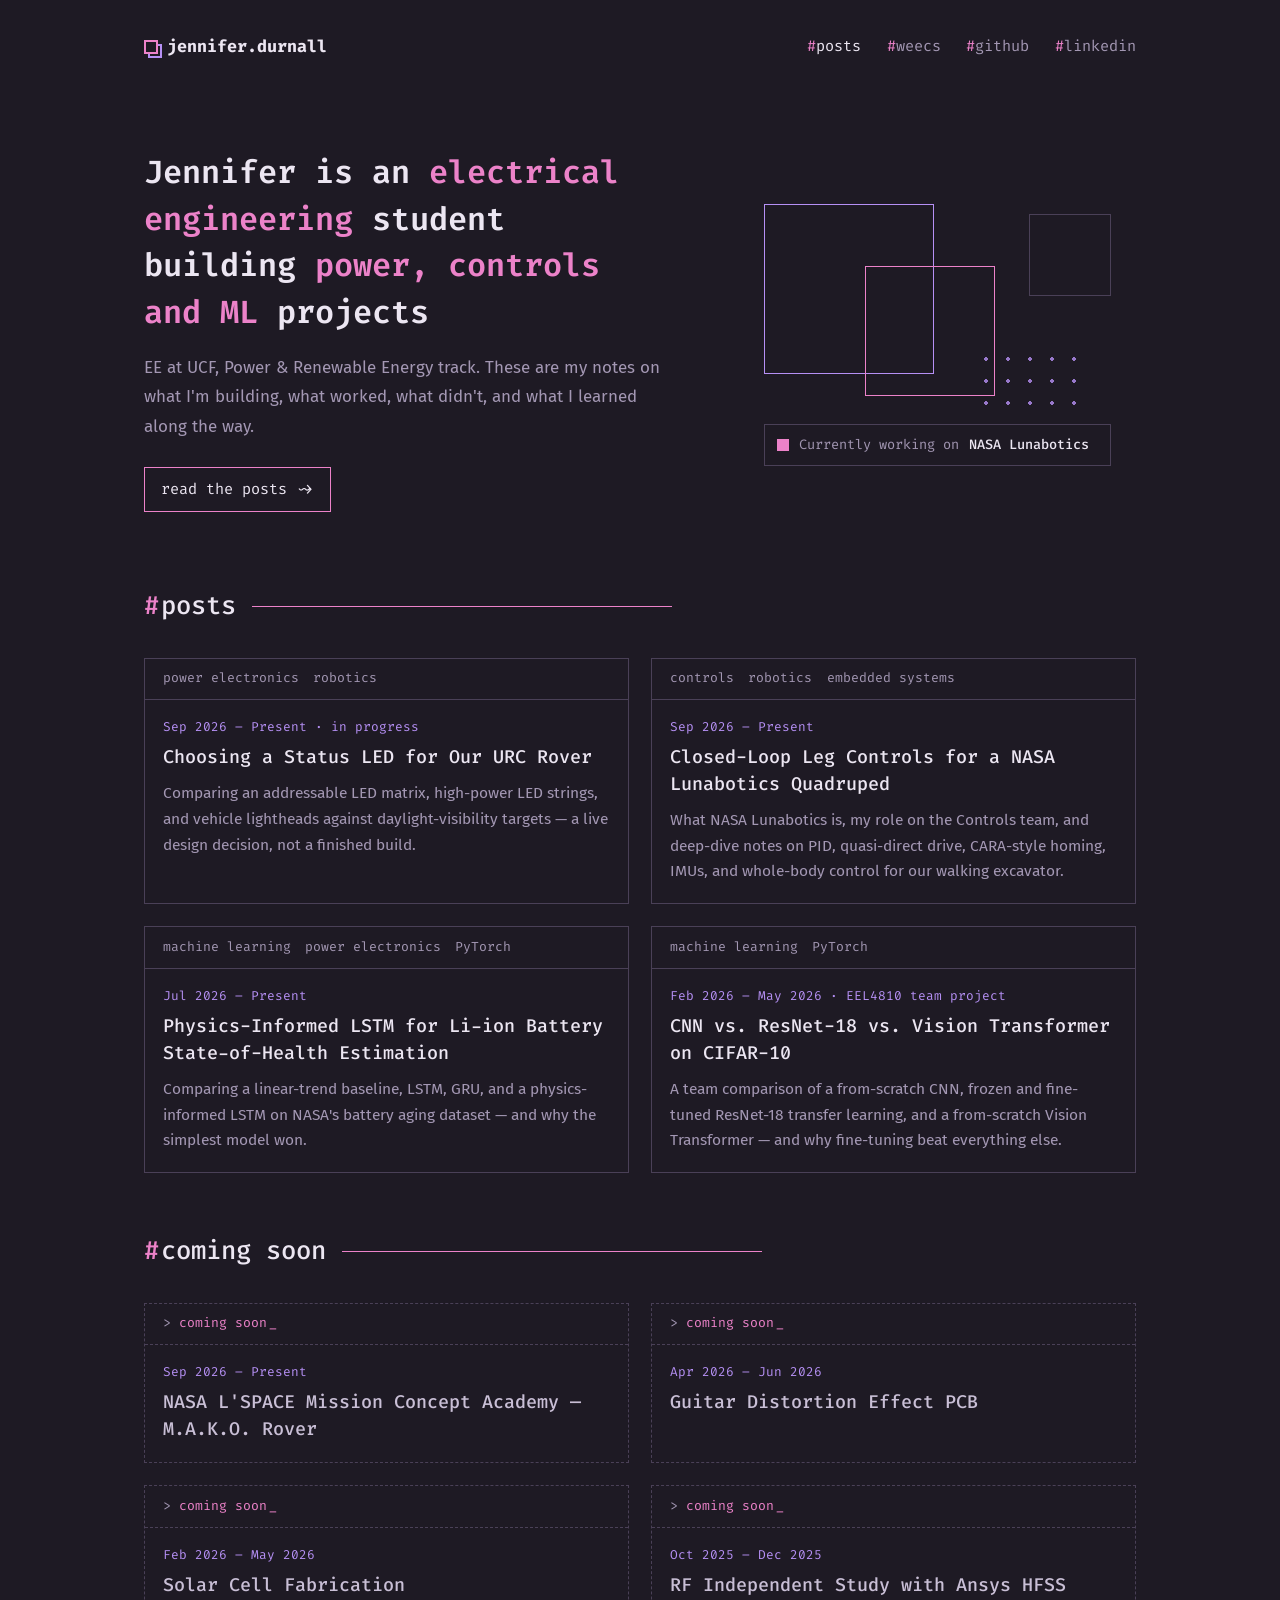
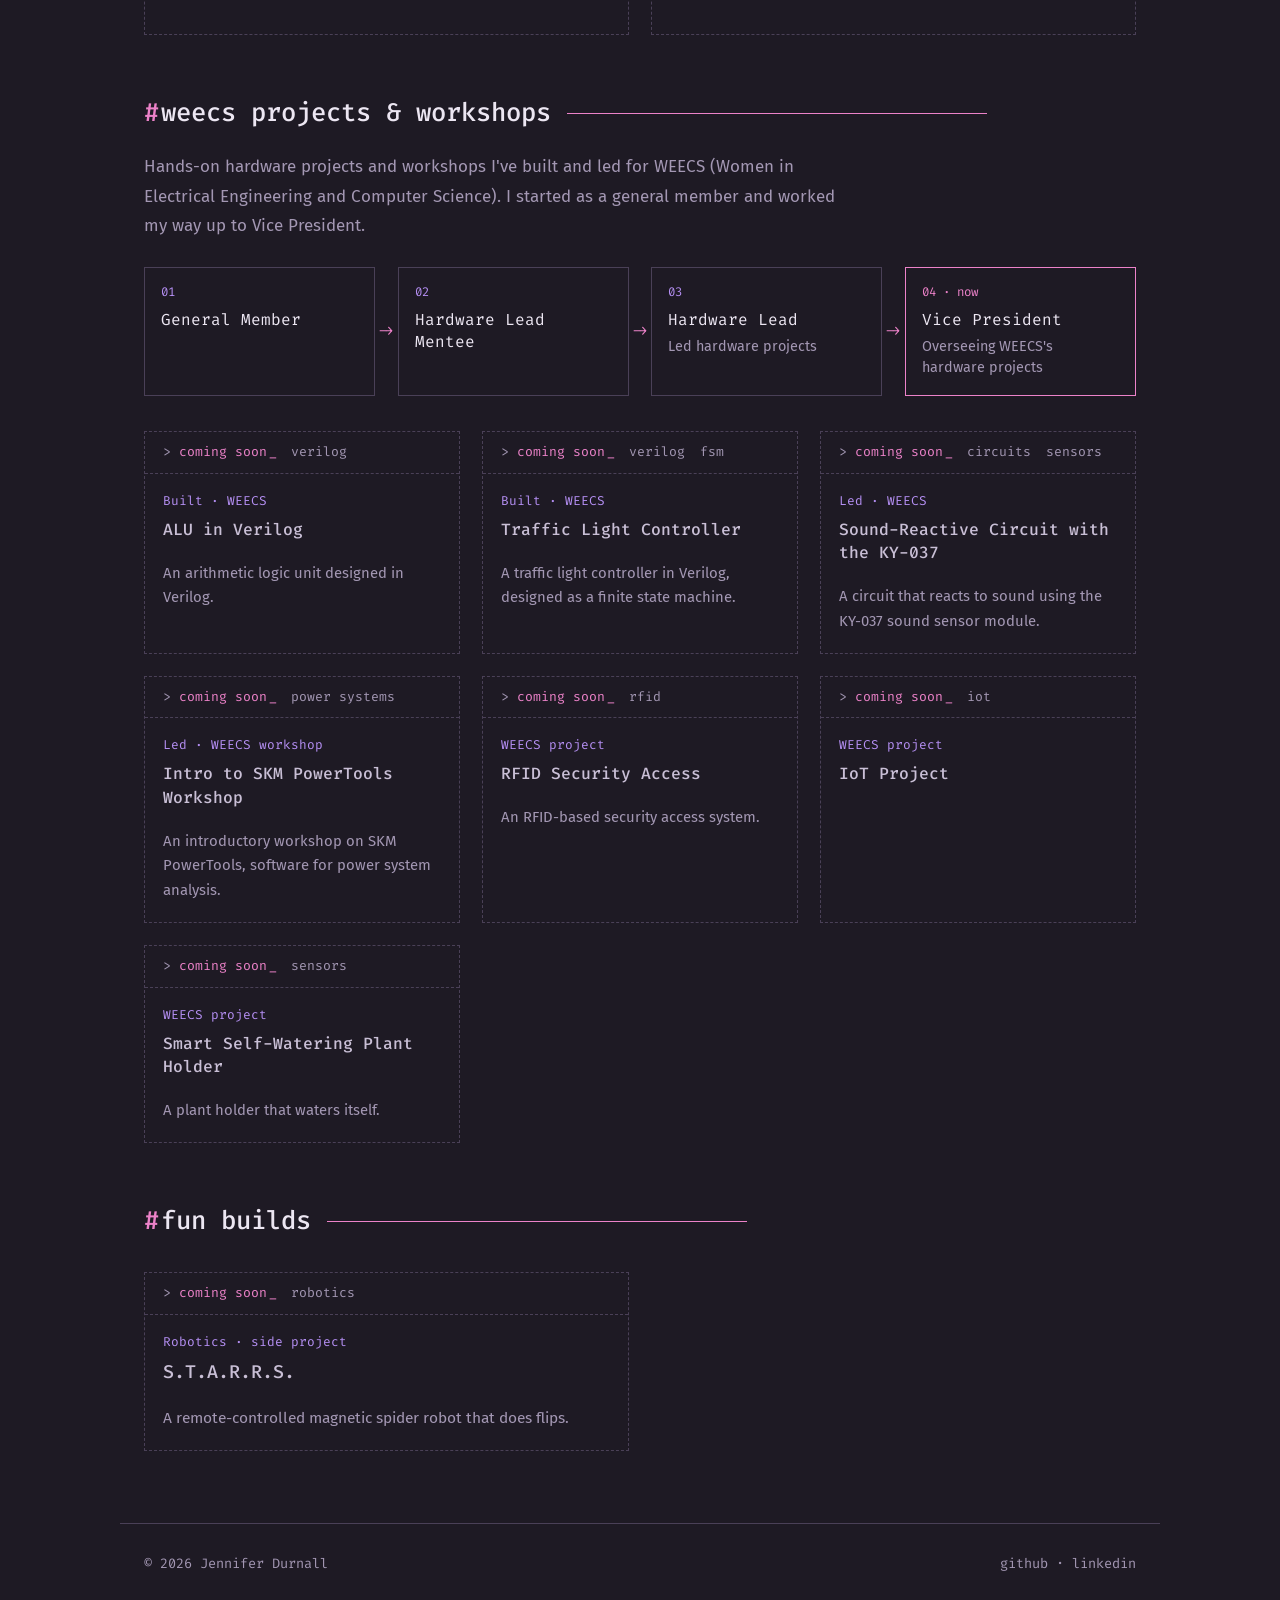
==== index.html @ d0217ace "Homepage: show WEECS progression from general member to VP; tidy mobile section titles Co-Authored-B" ====
<!DOCTYPE html>
<html lang="en">
<head>
  <meta charset="UTF-8">
  <meta name="viewport" content="width=device-width, initial-scale=1.0">
  <title>Jennifer Durnall — Engineering Notes</title>
  <meta name="description" content="Notes on power electronics, embedded systems, controls, and machine learning projects by Jennifer Durnall, EE student at UCF.">
  <link rel="preconnect" href="https://fonts.googleapis.com">
  <link rel="preconnect" href="https://fonts.gstatic.com" crossorigin>
  <link href="https://fonts.googleapis.com/css2?family=Fira+Code:wght@400;500;600;700&family=Fira+Sans:ital,wght@0,400;0,500;0,600;1,400&display=swap" rel="stylesheet">
  <link rel="stylesheet" href="assets/style.css?v=5">
</head>
<body>

  <header class="site-header">
    <a class="logo" href="index.html"><span class="mark"></span>jennifer.durnall</a>
    <nav class="site-nav">
      <a href="#posts" aria-current="page">posts</a>
      <a href="#clubs">weecs</a>
      <a href="https://github.com/jddurnn777">github</a>
      <a href="https://www.linkedin.com/in/jennifer-durnall">linkedin</a>
    </nav>
  </header>

  <main>
    <section class="hero">
      <div>
        <h1>Jennifer is an <em>electrical engineering</em> student building <em>power, controls and ML</em> projects</h1>
        <p>EE at UCF, Power &amp; Renewable Energy track. These are my notes on what I'm building, what worked, what didn't, and what I learned along the way.</p>
        <a class="btn" href="#posts">read the posts ~&gt;</a>
      </div>
      <div class="hero-art" aria-hidden="true">
        <span class="sq a"></span>
        <span class="sq b"></span>
        <span class="sq c"></span>
        <span class="dots"></span>
        <div class="status">Currently working on <b>NASA Lunabotics</b></div>
      </div>
    </section>

    <h2 class="section-title" id="posts">posts</h2>
    <ul class="post-list">

      <li class="post-card">
        <div class="post-date">Sep 2026 – Present · in progress</div>
        <h2><a href="posts/urc-status-led.html">Choosing a Status LED for Our URC Rover</a></h2>
        <p>Comparing an addressable LED matrix, high-power LED strings, and vehicle lightheads against daylight-visibility targets — a live design decision, not a finished build.</p>
        <div>
          <span class="tag">power electronics</span>
          <span class="tag">robotics</span>
        </div>
      </li>

      <li class="post-card">
        <div class="post-date">Sep 2026 – Present</div>
        <h2><a href="posts/lunabotics-leg-controls.html">Closed-Loop Leg Controls for a NASA Lunabotics Quadruped</a></h2>
        <p>What NASA Lunabotics is, my role on the Controls team, and deep-dive notes on PID, quasi-direct drive, CARA-style homing, IMUs, and whole-body control for our walking excavator.</p>
        <div>
          <span class="tag">controls</span>
          <span class="tag">robotics</span>
          <span class="tag">embedded systems</span>
        </div>
      </li>

      <li class="post-card">
        <div class="post-date">Jul 2026 – Present</div>
        <h2><a href="posts/battery-soh-pinn-lstm.html">Physics-Informed LSTM for Li-ion Battery State-of-Health Estimation</a></h2>
        <p>Comparing a linear-trend baseline, LSTM, GRU, and a physics-informed LSTM on NASA's battery aging dataset — and why the simplest model won.</p>
        <div>
          <span class="tag">machine learning</span>
          <span class="tag">power electronics</span>
          <span class="tag">PyTorch</span>
        </div>
      </li>

      <li class="post-card">
        <div class="post-date">Feb 2026 – May 2026 · EEL4810 team project</div>
        <h2><a href="posts/cifar10-cnn-resnet-vit.html">CNN vs. ResNet-18 vs. Vision Transformer on CIFAR-10</a></h2>
        <p>A team comparison of a from-scratch CNN, frozen and fine-tuned ResNet-18 transfer learning, and a from-scratch Vision Transformer — and why fine-tuning beat everything else.</p>
        <div>
          <span class="tag">machine learning</span>
          <span class="tag">PyTorch</span>
        </div>
      </li>

    </ul>

    <h2 class="section-title" id="coming-soon">coming soon</h2>
    <ul class="post-list">

      <li class="post-card soon">
        <div class="post-date">Sep 2026 – Present</div>
        <h2>NASA L'SPACE Mission Concept Academy — M.A.K.O. Rover</h2>
        <div><span class="tag">coming soon</span></div>
      </li>

      <li class="post-card soon">
        <div class="post-date">Apr 2026 – Jun 2026</div>
        <h2>Guitar Distortion Effect PCB</h2>
        <div><span class="tag">coming soon</span></div>
      </li>

      <li class="post-card soon">
        <div class="post-date">Feb 2026 – May 2026</div>
        <h2>Solar Cell Fabrication</h2>
        <div><span class="tag">coming soon</span></div>
      </li>

      <li class="post-card soon">
        <div class="post-date">Oct 2025 – Dec 2025</div>
        <h2>RF Independent Study with Ansys HFSS</h2>
        <div><span class="tag">coming soon</span></div>
      </li>

    </ul>

    <h2 class="section-title" id="clubs">weecs projects &amp; workshops</h2>
    <p class="section-intro">Hands-on hardware projects and workshops I've built and led for WEECS (Women in Electrical Engineering and Computer Science). I started as a general member and worked my way up to Vice President.</p>
    <ol class="path">
      <li><span class="step">01</span><span class="role-name">General Member</span></li>
      <li><span class="step">02</span><span class="role-name">Hardware Lead Mentee</span></li>
      <li><span class="step">03</span><span class="role-name">Hardware Lead</span><span class="role-note">Led hardware projects</span></li>
      <li class="now"><span class="step">04 · now</span><span class="role-name">Vice President</span><span class="role-note">Overseeing WEECS's hardware projects</span></li>
    </ol>
    <ul class="post-list compact">

      <li class="post-card soon">
        <div class="post-date">Built · WEECS</div>
        <h2>ALU in Verilog</h2>
        <p>An arithmetic logic unit designed in Verilog.</p>
        <div><span class="tag">coming soon</span><span class="tag">verilog</span></div>
      </li>

      <li class="post-card soon">
        <div class="post-date">Built · WEECS</div>
        <h2>Traffic Light Controller</h2>
        <p>A traffic light controller in Verilog, designed as a finite state machine.</p>
        <div><span class="tag">coming soon</span><span class="tag">verilog</span><span class="tag">fsm</span></div>
      </li>

      <li class="post-card soon">
        <div class="post-date">Led · WEECS</div>
        <h2>Sound-Reactive Circuit with the KY-037</h2>
        <p>A circuit that reacts to sound using the KY-037 sound sensor module.</p>
        <div><span class="tag">coming soon</span><span class="tag">circuits</span><span class="tag">sensors</span></div>
      </li>

      <li class="post-card soon">
        <div class="post-date">Led · WEECS workshop</div>
        <h2>Intro to SKM PowerTools Workshop</h2>
        <p>An introductory workshop on SKM PowerTools, software for power system analysis.</p>
        <div><span class="tag">coming soon</span><span class="tag">power systems</span></div>
      </li>

      <li class="post-card soon">
        <div class="post-date">WEECS project</div>
        <h2>RFID Security Access</h2>
        <p>An RFID-based security access system.</p>
        <div><span class="tag">coming soon</span><span class="tag">rfid</span></div>
      </li>

      <li class="post-card soon">
        <div class="post-date">WEECS project</div>
        <h2>IoT Project</h2>
        <div><span class="tag">coming soon</span><span class="tag">iot</span></div>
      </li>

      <li class="post-card soon">
        <div class="post-date">WEECS project</div>
        <h2>Smart Self-Watering Plant Holder</h2>
        <p>A plant holder that waters itself.</p>
        <div><span class="tag">coming soon</span><span class="tag">sensors</span></div>
      </li>

    </ul>

    <h2 class="section-title" id="fun-builds">fun builds</h2>
    <ul class="post-list">

      <li class="post-card soon">
        <div class="post-date">Robotics · side project</div>
        <h2>S.T.A.R.R.S.</h2>
        <p>A remote-controlled magnetic spider robot that does flips.</p>
        <div><span class="tag">coming soon</span><span class="tag">robotics</span></div>
      </li>

    </ul>
  </main>

  <footer class="site-footer">
    <span>&copy; 2026 Jennifer Durnall</span>
    <span><a href="https://github.com/jddurnn777">github</a> · <a href="https://www.linkedin.com/in/jennifer-durnall">linkedin</a></span>
  </footer>

</body>
</html>
---- assets/style.css ----
/* ==========================================================
   Jennifer Durnall — Engineering Notes
   Dark, monospace-accented theme with pink/purple accents.
   ========================================================== */

:root {
  --bg: #1e1a24;          /* deep plum charcoal */
  --bg-2: #262030;        /* raised surface */
  --bg-3: #2e2739;        /* code / table headers */
  --line: #4a4057;        /* outlines, dividers */
  --line-soft: #3a3245;

  --text: #ece6f2;
  --text-soft: #c9bfd6;
  --muted: #a397b3;

  --pink: #ec82c9;        /* primary accent */
  --pink-soft: #f4a9da;
  --violet: #b690f5;      /* secondary accent */
  --violet-deep: #7c5bc4;

  --mono: "Fira Code", ui-monospace, SFMono-Regular, Menlo, Consolas, monospace;
  --sans: "Fira Sans", -apple-system, BlinkMacSystemFont, "Segoe UI", Roboto, Helvetica, Arial, sans-serif;

  --max-width: 1040px;
  --read-width: 760px;
}

* { box-sizing: border-box; }

html { scroll-behavior: smooth; }

body {
  margin: 0;
  position: relative;
  font-family: var(--sans);
  font-size: 17px;
  line-height: 1.75;
  color: var(--text);
  background: var(--bg);
  -webkit-font-smoothing: antialiased;
  overflow-x: hidden;
}

::selection { background: var(--pink); color: var(--bg); }

a { color: var(--pink); text-decoration: none; }
a:hover { color: var(--pink-soft); }

/* ---------- Decorative dot grids in the page margins ---------- */

body::before,
body::after {
  content: "";
  position: absolute;
  width: 132px;
  height: 132px;
  background-image: radial-gradient(circle, var(--line) 1.6px, transparent 1.8px);
  background-size: 22px 22px;
  pointer-events: none;
  z-index: 0;
}
body::before { top: 110px; left: 28px; }
body::after  { top: 380px; right: 20px; height: 110px; }

@media (max-width: 1320px) {
  body::before, body::after { display: none; }
}

/* ---------- Header ---------- */

.site-header {
  position: relative;
  z-index: 1;
  max-width: var(--max-width);
  margin: 0 auto;
  padding: 2rem 1.5rem 1rem;
  display: flex;
  align-items: center;
  justify-content: space-between;
  gap: 1rem;
  flex-wrap: wrap;
}

.logo {
  font-family: var(--mono);
  font-weight: 700;
  font-size: 1.05rem;
  color: var(--text);
  display: inline-flex;
  align-items: center;
  gap: 0.55rem;
}
.logo:hover { color: var(--text); }
.logo .mark {
  display: inline-block;
  width: 14px;
  height: 14px;
  border: 2px solid var(--pink);
  box-shadow: 4px 4px 0 -2px var(--bg), 4px 4px 0 0 var(--violet);
}

.site-nav {
  display: flex;
  gap: 1.6rem;
  font-family: var(--mono);
  font-size: 0.95rem;
}
.site-nav a { color: var(--muted); }
.site-nav a::before { content: "#"; color: var(--pink); }
.site-nav a:hover,
.site-nav a[aria-current="page"] { color: var(--text); }

main {
  position: relative;
  z-index: 1;
  max-width: var(--max-width);
  margin: 0 auto;
  padding: 1.5rem 1.5rem 4.5rem;
}

/* ---------- Homepage hero ---------- */

.hero {
  display: grid;
  grid-template-columns: 1.25fr 1fr;
  gap: 2.5rem;
  align-items: center;
  padding: 3rem 0 3.5rem;
}

.hero h1 {
  font-family: var(--mono);
  font-weight: 600;
  font-size: 2rem;
  line-height: 1.45;
  margin: 0 0 1.1rem;
  color: var(--text);
}
.hero h1 em { font-style: normal; color: var(--pink); }

.hero p {
  color: var(--muted);
  margin: 0 0 1.6rem;
  max-width: 34rem;
}

.btn {
  display: inline-block;
  font-family: var(--mono);
  font-size: 0.95rem;
  color: var(--text);
  border: 1px solid var(--pink);
  padding: 0.5rem 1rem;
  transition: background 0.15s ease, color 0.15s ease;
}
.btn:hover { background: rgba(236, 130, 201, 0.14); color: var(--text); }

.hero-art {
  position: relative;
  height: 270px;
}
.hero-art .sq {
  position: absolute;
  border: 1px solid var(--line);
}
.hero-art .sq.a { width: 170px; height: 170px; top: 8px; left: 12%; border-color: var(--violet); }
.hero-art .sq.b { width: 130px; height: 130px; top: 70px; left: 36%; border-color: var(--pink); }
.hero-art .sq.c { width: 82px; height: 82px; top: 18px; right: 6%; }
.hero-art .dots {
  position: absolute;
  right: 12%;
  bottom: 52px;
  width: 110px;
  height: 66px;
  background-image: radial-gradient(circle, var(--violet) 1.6px, transparent 1.8px);
  background-size: 22px 22px;
  opacity: 0.8;
}
.hero-art .status {
  position: absolute;
  left: 12%;
  right: 6%;
  bottom: 0;
  font-family: var(--mono);
  font-size: 0.85rem;
  color: var(--muted);
  border: 1px solid var(--line);
  background: var(--bg);
  padding: 0.5rem 0.8rem;
  display: flex;
  gap: 0.6rem;
  align-items: center;
}
.hero-art .status::before {
  content: "";
  flex: none;
  width: 12px;
  height: 12px;
  background: var(--pink);
}
.hero-art .status b { color: var(--text); font-weight: 500; }

/* ---------- Section titles ("#posts ————") ---------- */

.section-title {
  display: flex;
  align-items: center;
  gap: 1rem;
  font-family: var(--mono);
  font-weight: 500;
  font-size: 1.6rem;
  margin: 1rem 0 1.8rem;
  color: var(--text);
}
.section-title::before { content: "#"; color: var(--pink); margin-right: -0.9rem; }
.section-title::after {
  content: "";
  flex: 1;
  max-width: 420px;
  height: 1px;
  background: var(--pink);
}

/* ---------- Post list on homepage ---------- */

.post-list {
  list-style: none;
  padding: 0;
  margin: 0;
  display: grid;
  grid-template-columns: repeat(2, 1fr);
  gap: 1.4rem;
}

.post-card {
  display: flex;
  flex-direction: column;
  border: 1px solid var(--line);
  background: var(--bg);
  transition: border-color 0.15s ease, transform 0.15s ease;
}
.post-card:hover { border-color: var(--pink); transform: translateY(-2px); }

.post-card > div:last-child {
  order: -1;
  font-family: var(--mono);
  font-size: 0.82rem;
  color: var(--muted);
  border-bottom: 1px solid var(--line);
  padding: 0.55rem 1.1rem;
  display: flex;
  flex-wrap: wrap;
  gap: 0.2rem 0.9rem;
}

.post-card .post-date {
  font-family: var(--mono);
  font-size: 0.8rem;
  color: var(--violet);
  padding: 1rem 1.1rem 0;
}

.post-card h2 {
  font-family: var(--mono);
  font-weight: 500;
  font-size: 1.15rem;
  line-height: 1.45;
  margin: 0.35rem 1.1rem 0.6rem;
}
.post-card h2 a { color: var(--text); }
.post-card h2 a:hover { color: var(--pink); }

.post-card p {
  margin: 0 1.1rem 1.2rem;
  color: var(--muted);
  font-size: 0.97rem;
  line-height: 1.65;
  flex: 1;
}

.tag {
  font-family: var(--mono);
  font-size: 0.82rem;
  color: var(--muted);
}


/* ---------- "Coming soon" cards ---------- */

#coming-soon, #clubs, #fun-builds { margin-top: 3.5rem; }

.section-intro {
  color: var(--muted);
  max-width: 44rem;
  margin: -0.8rem 0 1.6rem;
}
.post-list.compact {
  grid-template-columns: repeat(3, 1fr);
  margin-top: 1.4rem;
}
.post-list.compact .post-card h2 { font-size: 1.02rem; }
.post-list.compact .post-card p { font-size: 0.93rem; }
@media (max-width: 980px) { .post-list.compact { grid-template-columns: repeat(2, 1fr); } }
@media (max-width: 820px) { .post-list.compact { grid-template-columns: 1fr; } }

.post-card.role:hover { transform: none; border-color: var(--violet); }
.post-card.role h2 { color: var(--text); }

.post-card.soon {
  border-style: dashed;
  min-height: 150px;
}
.post-card.soon:hover { transform: none; border-color: var(--violet); }
.post-card.soon h2 { color: var(--text-soft); margin-bottom: 1.2rem; }
.post-card.soon > div:last-child { border-bottom-style: dashed; }
.post-card.soon .tag:first-child { color: var(--pink); }
.post-card.soon .tag:first-child::before { content: "> "; color: var(--muted); }
.post-card.soon .tag:first-child::after {
  content: "_";
  margin-left: 2px;
  animation: blink 1.1s steps(1) infinite;
}
@keyframes blink { 50% { opacity: 0; } }
@media (prefers-reduced-motion: reduce) {
  .post-card.soon .tag:first-child::after { animation: none; }
  .post-card, .btn { transition: none; }
}

/* ---------- WEECS progression ---------- */

.path {
  list-style: none;
  padding: 0;
  margin: 0 0 2.2rem;
  display: grid;
  grid-template-columns: repeat(4, 1fr);
  gap: 1.4rem;
  counter-reset: none;
}
.path li {
  position: relative;
  border: 1px solid var(--line);
  padding: 0.9rem 1rem 1rem;
  display: flex;
  flex-direction: column;
  gap: 0.3rem;
}
.path li:not(:last-child)::after {
  content: "->";
  position: absolute;
  right: -1.25rem;
  top: 50%;
  transform: translateY(-50%);
  font-family: var(--mono);
  font-size: 0.85rem;
  color: var(--pink);
}
.path .step { font-family: var(--mono); font-size: 0.78rem; color: var(--violet); }
.path .role-name { font-family: var(--mono); font-size: 1rem; color: var(--text); line-height: 1.4; }
.path .role-note { font-size: 0.9rem; color: var(--muted); line-height: 1.5; }
.path li.now { border-color: var(--pink); }
.path li.now .step { color: var(--pink); }
@media (max-width: 820px) {
  .path { grid-template-columns: 1fr; gap: 1.2rem; }
  .path li:not(:last-child)::after {
    content: "↓";
    right: auto;
    left: 1rem;
    top: auto;
    bottom: -1.3rem;
    transform: none;
  }
}

/* ---------- Post page ---------- */

article {
  max-width: var(--read-width);
  margin: 0 auto;
}

.post-header {
  margin: 1.5rem 0 2.2rem;
  padding-bottom: 1.6rem;
  border-bottom: 1px solid var(--line);
}

.post-header .post-date {
  font-family: var(--mono);
  font-size: 0.88rem;
  color: var(--violet);
}
.post-header .post-date::before { content: "// "; color: var(--muted); }

.post-header h1 {
  font-family: var(--mono);
  font-weight: 600;
  font-size: 2rem;
  line-height: 1.35;
  margin: 0.6rem 0 0.8rem;
  color: var(--text);
}

.post-header .subtitle {
  color: var(--muted);
  font-size: 1.08rem;
}

article h2 {
  font-family: var(--mono);
  font-weight: 600;
  font-size: 1.35rem;
  line-height: 1.4;
  margin: 2.8rem 0 1rem;
  color: var(--text);
}
article h2::before { content: "# "; color: var(--pink); }

article h3 {
  font-family: var(--mono);
  font-weight: 500;
  font-size: 1.06rem;
  margin: 2rem 0 0.6rem;
  color: var(--violet);
}

article p, article li { color: var(--text-soft); }
article strong { color: var(--text); font-weight: 600; }
article em { color: var(--text); }

article p a, article li a, figcaption a {
  text-decoration: underline;
  text-decoration-color: rgba(236, 130, 201, 0.45);
  text-underline-offset: 3px;
}

article ul, article ol { padding-left: 1.3rem; }
article li { margin-bottom: 0.45rem; }
article ul li::marker { color: var(--pink); }
article ol li::marker { color: var(--pink); font-family: var(--mono); font-size: 0.9em; }

article code {
  font-family: var(--mono);
  font-size: 0.86em;
  color: var(--pink-soft);
  background: var(--bg-3);
  padding: 0.12rem 0.4rem;
}

article pre {
  background: var(--bg-2);
  border: 1px solid var(--line);
  border-left: 3px solid var(--violet);
  padding: 1rem 1.2rem;
  overflow-x: auto;
  font-size: 0.88rem;
  line-height: 1.6;
}
article pre code { background: none; padding: 0; color: var(--text); font-size: 1em; }

figure { margin: 2rem 0; text-align: center; }

figure img {
  max-width: 100%;
  border: 1px solid var(--line);
  background: #fff;
}

figcaption {
  font-size: 0.88rem;
  color: var(--muted);
  margin-top: 0.7rem;
  line-height: 1.6;
}

.video-embed {
  margin: 1.6rem 0;
}
.video-embed iframe {
  display: block;
  width: 100%;
  aspect-ratio: 16 / 9;
  height: auto;
  border: 1px solid var(--line);
}

figure video {
  max-width: 100%;
  max-height: 640px;
  border: 1px solid var(--line);
  background: #000;
}

table {
  width: 100%;
  border-collapse: collapse;
  margin: 1.5rem 0;
  font-size: 0.93rem;
}
th, td {
  border: 1px solid var(--line);
  padding: 0.55rem 0.8rem;
  text-align: left;
  color: var(--text-soft);
}
th {
  background: var(--bg-3);
  color: var(--text);
  font-family: var(--mono);
  font-weight: 500;
  font-size: 0.85rem;
}
td strong { color: var(--pink); }

.repo-link {
  display: inline-block;
  font-family: var(--mono);
  font-size: 0.92rem;
  color: var(--text) !important;
  border: 1px solid var(--pink);
  padding: 0.5rem 1rem;
  margin: 0.4rem 0 1.4rem;
  text-decoration: none !important;
}
.repo-link:hover { background: rgba(236, 130, 201, 0.14); }

.pdf-embed { margin: 1.6rem 0; }
.pdf-embed iframe {
  width: 100%;
  height: 700px;
  border: 1px solid var(--line);
  background: #fff;
}
.pdf-embed .pdf-caption {
  display: flex;
  justify-content: space-between;
  align-items: baseline;
  gap: 1rem;
  font-size: 0.88rem;
  color: var(--muted);
  margin-top: 0.55rem;
}
.pdf-embed .pdf-caption a { font-family: var(--mono); text-decoration: none; }

/* ---------- Plain reference list ---------- */
.references { padding-left: 1.4rem; }
.references li { margin-bottom: 0.6rem; font-size: 0.95rem; }
.references .cite { color: var(--muted); font-size: 0.88rem; }

.post-footer {
  margin-top: 3rem;
  padding-top: 1.3rem;
  border-top: 1px solid var(--line);
  font-size: 0.92rem;
  color: var(--muted);
}

/* ---------- Footer ---------- */

.site-footer {
  position: relative;
  z-index: 1;
  border-top: 1px solid var(--line);
  max-width: var(--max-width);
  margin: 0 auto;
  padding: 1.8rem 1.5rem 2.4rem;
  font-family: var(--mono);
  font-size: 0.85rem;
  color: var(--muted);
  display: flex;
  justify-content: space-between;
  flex-wrap: wrap;
  gap: 0.8rem;
}
.site-footer a { color: var(--muted); }
.site-footer a:hover { color: var(--pink); }

/* ---------- Small screens ---------- */

@media (max-width: 820px) {
  .hero { grid-template-columns: 1fr; padding: 1.5rem 0 2.5rem; }
  .hero-art { height: 230px; }
  .post-list { grid-template-columns: 1fr; }
}

@media (max-width: 600px) {
  body { font-size: 16px; }
  .site-header { padding: 1.4rem 1rem 0.6rem; }
  .site-nav { gap: 1.1rem; font-size: 0.88rem; }
  main { padding: 1rem 1rem 3.5rem; }
  .hero h1 { font-size: 1.5rem; }
  .post-header h1 { font-size: 1.5rem; }
  article h2 { font-size: 1.2rem; }
  .section-title { display: block; font-size: 1.35rem; line-height: 1.4; }
  .section-title::before { margin-right: 0; }
  .section-title::after { display: none; }
  article table { display: block; overflow-x: auto; -webkit-overflow-scrolling: touch; }
  article pre { font-size: 0.8rem; }
  .pdf-embed iframe { height: 480px; }
  .site-footer { padding: 1.5rem 1rem 2rem; }
}
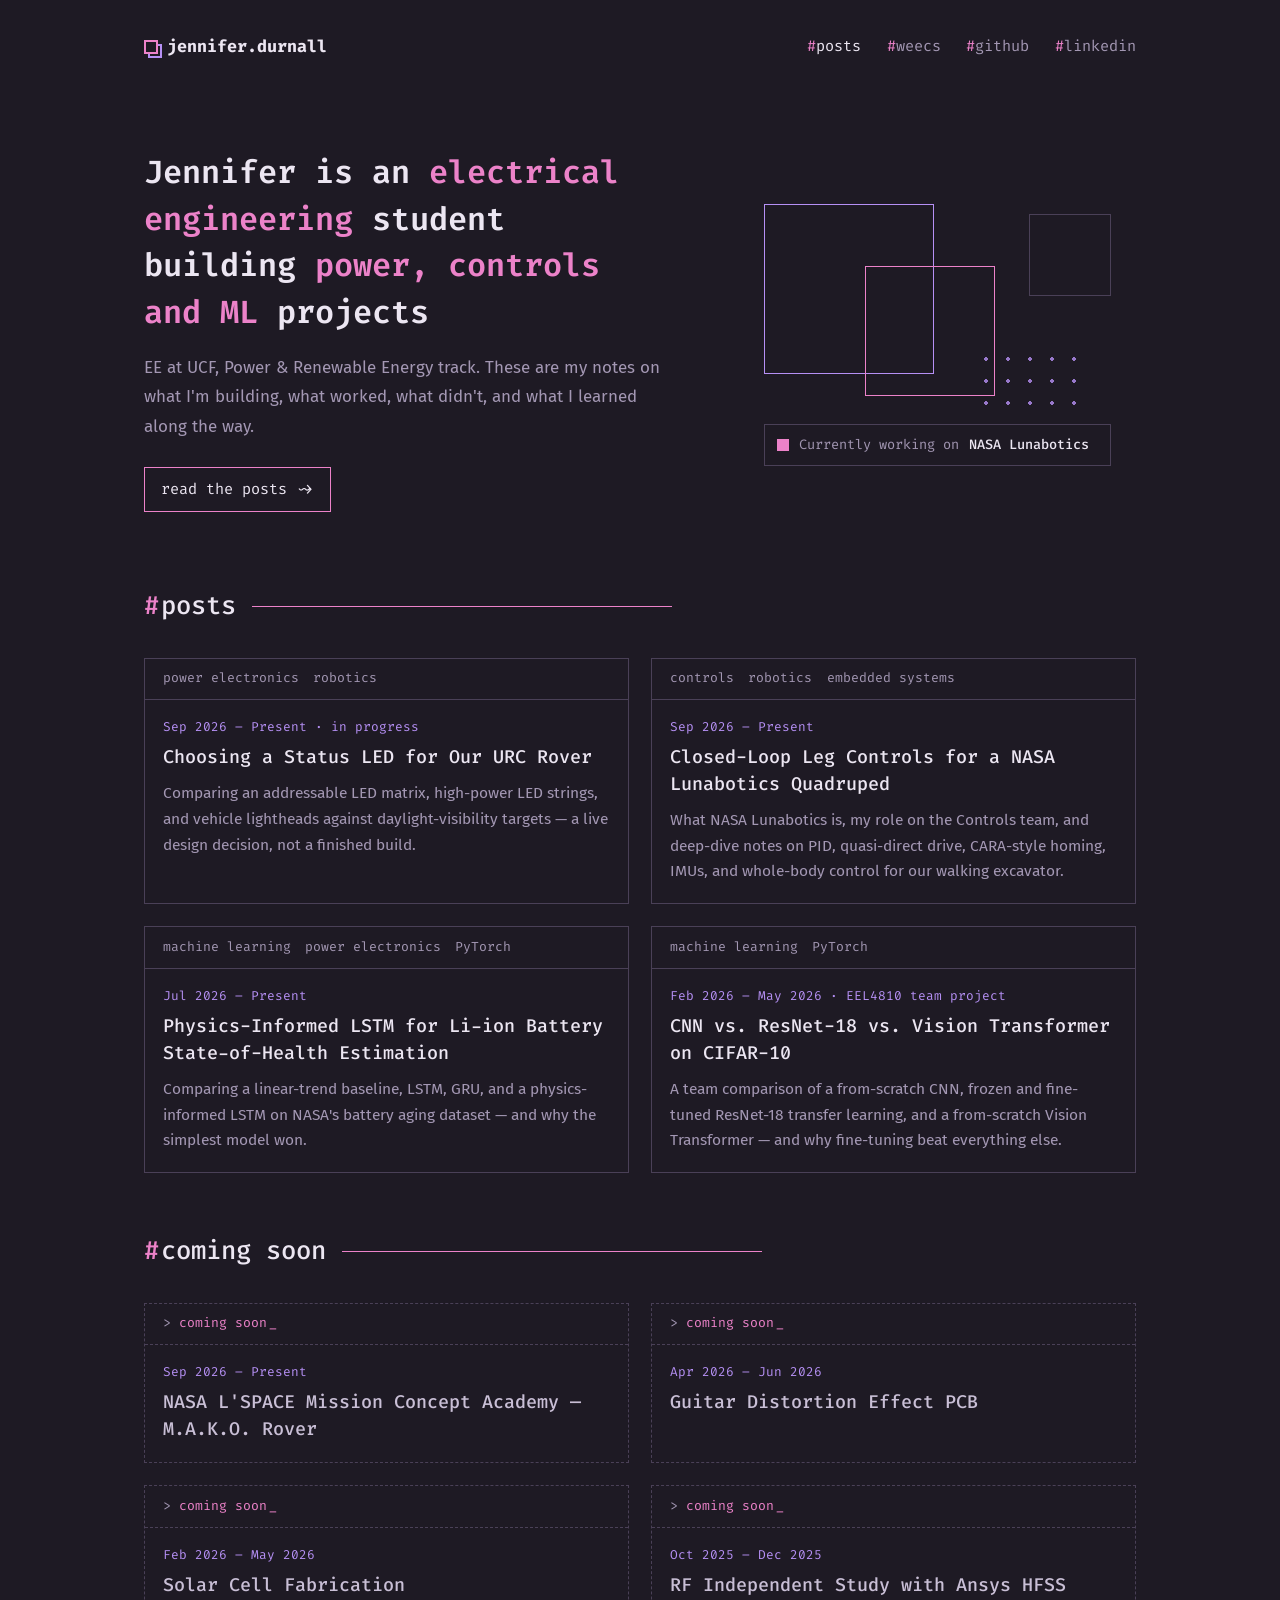
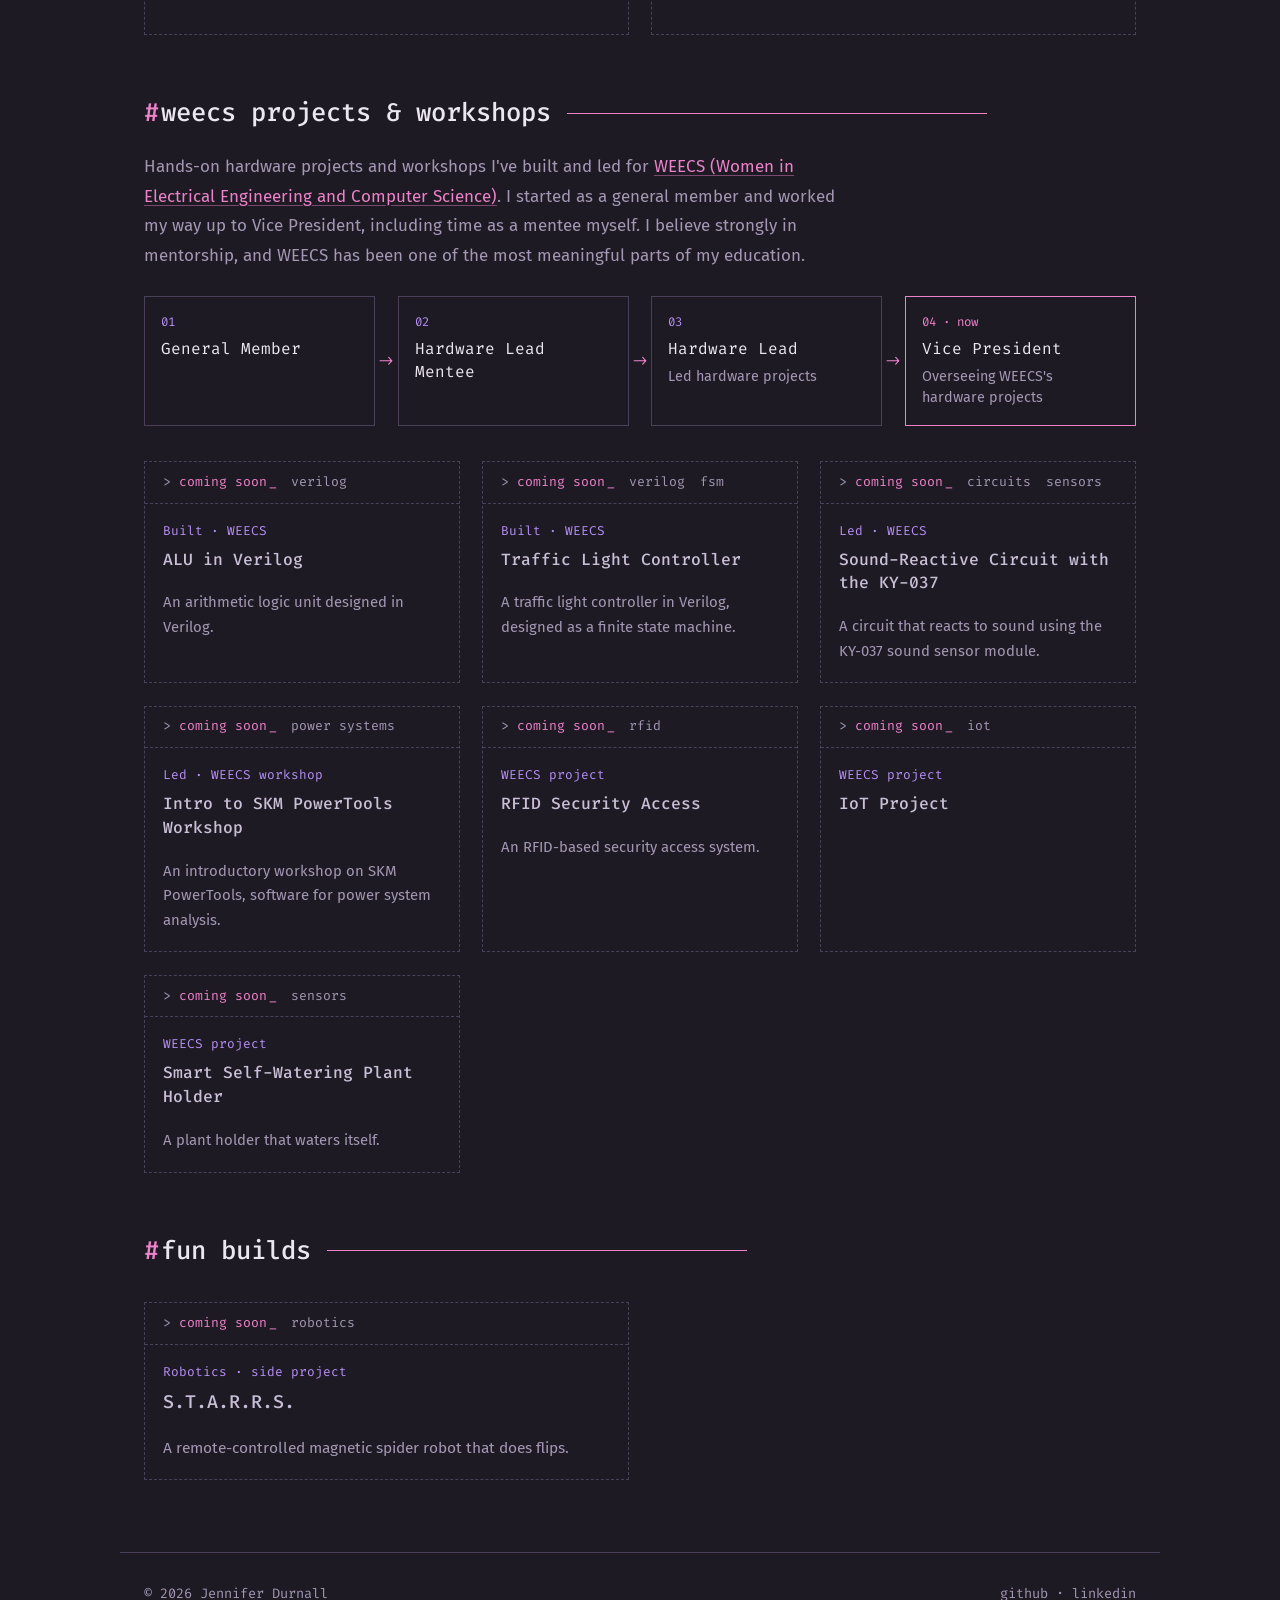
==== commit 124d902e: "Homepage: link WEECS site and add mentorship note Co-Authored-By: Claude Opus 5.5 <noreply@anthropic" ====
--- a/index.html
+++ b/index.html
@@ -8,7 +8,7 @@
   <link rel="preconnect" href="https://fonts.googleapis.com">
   <link rel="preconnect" href="https://fonts.gstatic.com" crossorigin>
   <link href="https://fonts.googleapis.com/css2?family=Fira+Code:wght@400;500;600;700&family=Fira+Sans:ital,wght@0,400;0,500;0,600;1,400&display=swap" rel="stylesheet">
-  <link rel="stylesheet" href="assets/style.css?v=5">
+  <link rel="stylesheet" href="assets/style.css?v=6">
 </head>
 <body>
 
@@ -115,7 +115,7 @@
     </ul>
 
     <h2 class="section-title" id="clubs">weecs projects &amp; workshops</h2>
-    <p class="section-intro">Hands-on hardware projects and workshops I've built and led for WEECS (Women in Electrical Engineering and Computer Science). I started as a general member and worked my way up to Vice President.</p>
+    <p class="section-intro">Hands-on hardware projects and workshops I've built and led for <a href="https://women.eecs.ucf.edu/">WEECS (Women in Electrical Engineering and Computer Science)</a>. I started as a general member and worked my way up to Vice President, including time as a mentee myself. I believe strongly in mentorship, and WEECS has been one of the most meaningful parts of my education.</p>
     <ol class="path">
       <li><span class="step">01</span><span class="role-name">General Member</span></li>
       <li><span class="step">02</span><span class="role-name">Hardware Lead Mentee</span></li>
--- a/assets/style.css
+++ b/assets/style.css
@@ -294,6 +294,11 @@
   color: var(--muted);
   max-width: 44rem;
   margin: -0.8rem 0 1.6rem;
+}
+.section-intro a {
+  text-decoration: underline;
+  text-decoration-color: rgba(236, 130, 201, 0.45);
+  text-underline-offset: 3px;
 }
 .post-list.compact {
   grid-template-columns: repeat(3, 1fr);
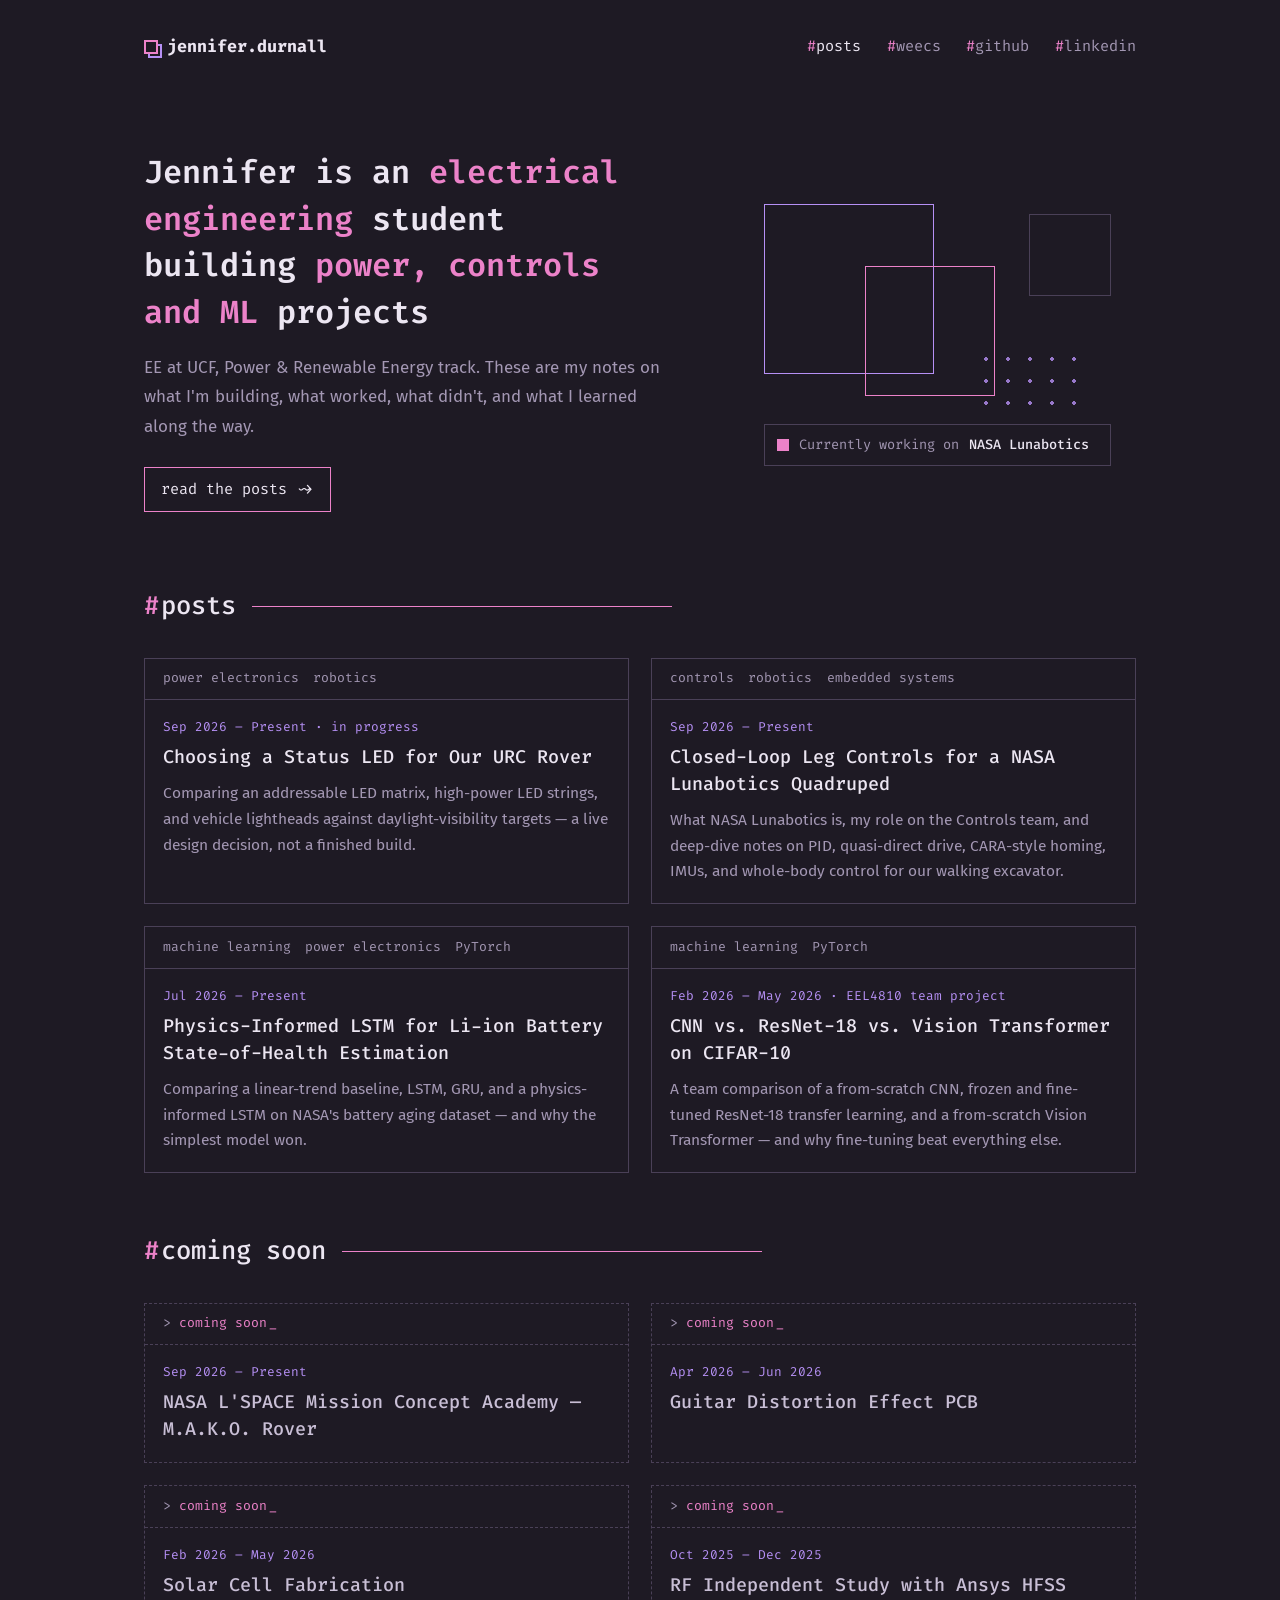
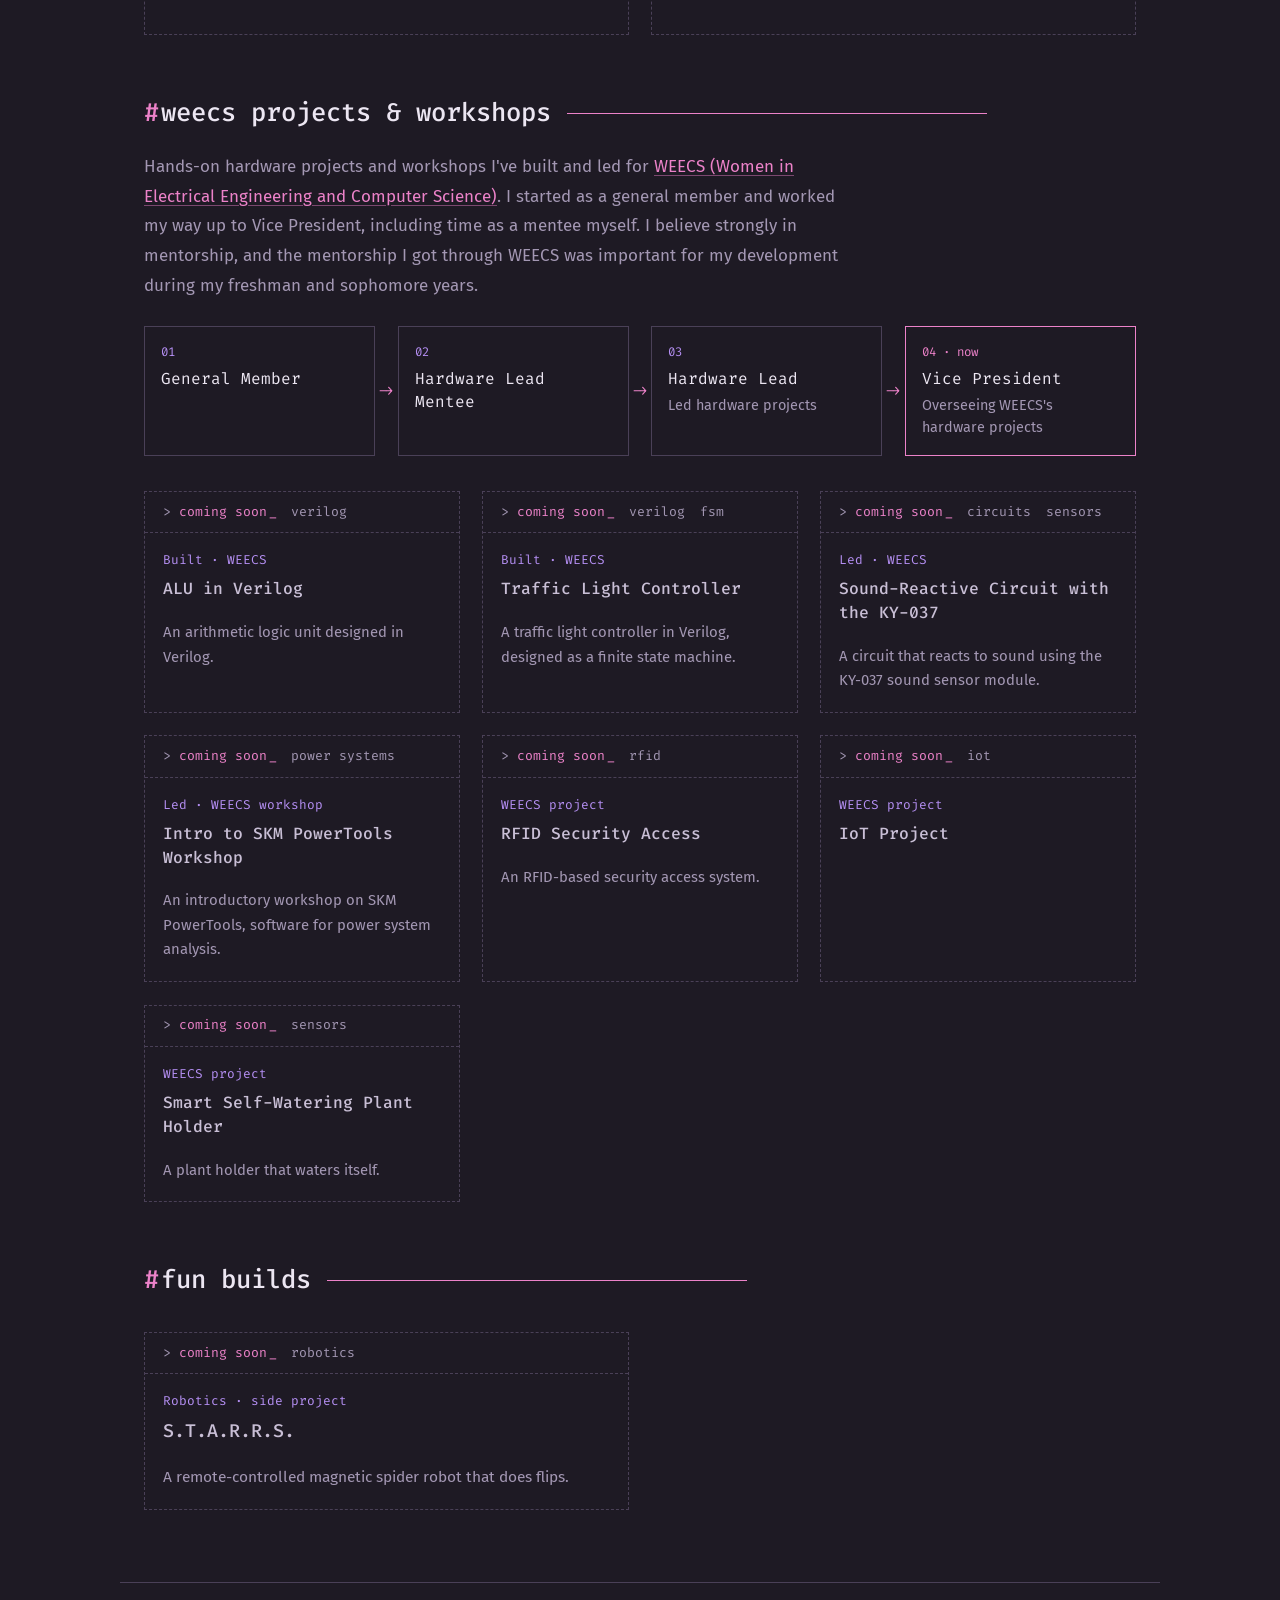
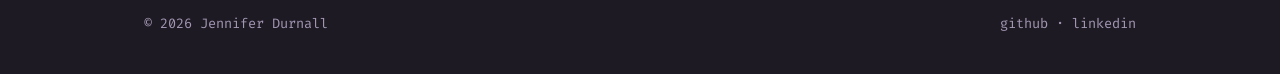
==== commit 6a0f4c18: "Homepage: reword WEECS mentorship note Co-Authored-By: Claude Opus 5.5 <noreply@anthropic.com> Claud" ====
--- a/index.html
+++ b/index.html
@@ -115,7 +115,7 @@
     </ul>
 
     <h2 class="section-title" id="clubs">weecs projects &amp; workshops</h2>
-    <p class="section-intro">Hands-on hardware projects and workshops I've built and led for <a href="https://women.eecs.ucf.edu/">WEECS (Women in Electrical Engineering and Computer Science)</a>. I started as a general member and worked my way up to Vice President, including time as a mentee myself. I believe strongly in mentorship, and WEECS has been one of the most meaningful parts of my education.</p>
+    <p class="section-intro">Hands-on hardware projects and workshops I've built and led for <a href="https://women.eecs.ucf.edu/">WEECS (Women in Electrical Engineering and Computer Science)</a>. I started as a general member and worked my way up to Vice President, including time as a mentee myself. I believe strongly in mentorship, and the mentorship I got through WEECS was important for my development during my freshman and sophomore years.</p>
     <ol class="path">
       <li><span class="step">01</span><span class="role-name">General Member</span></li>
       <li><span class="step">02</span><span class="role-name">Hardware Lead Mentee</span></li>
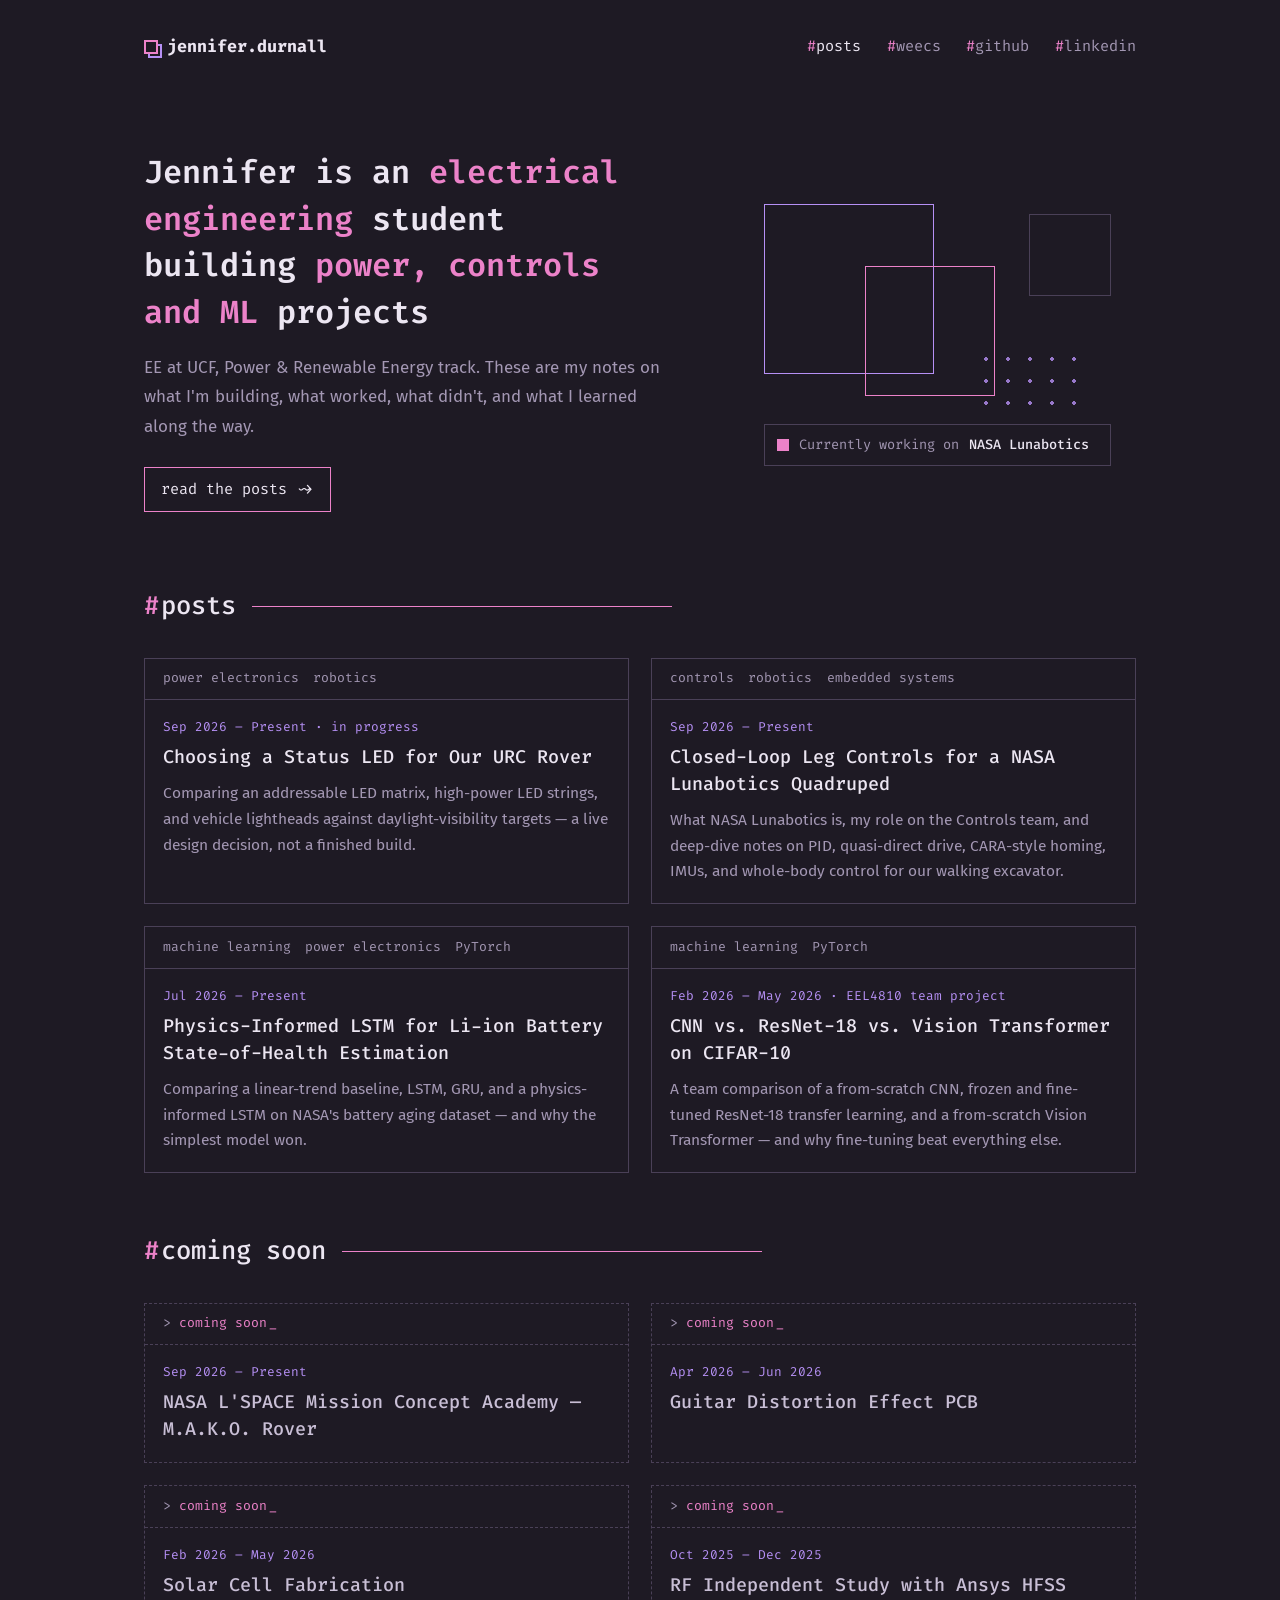
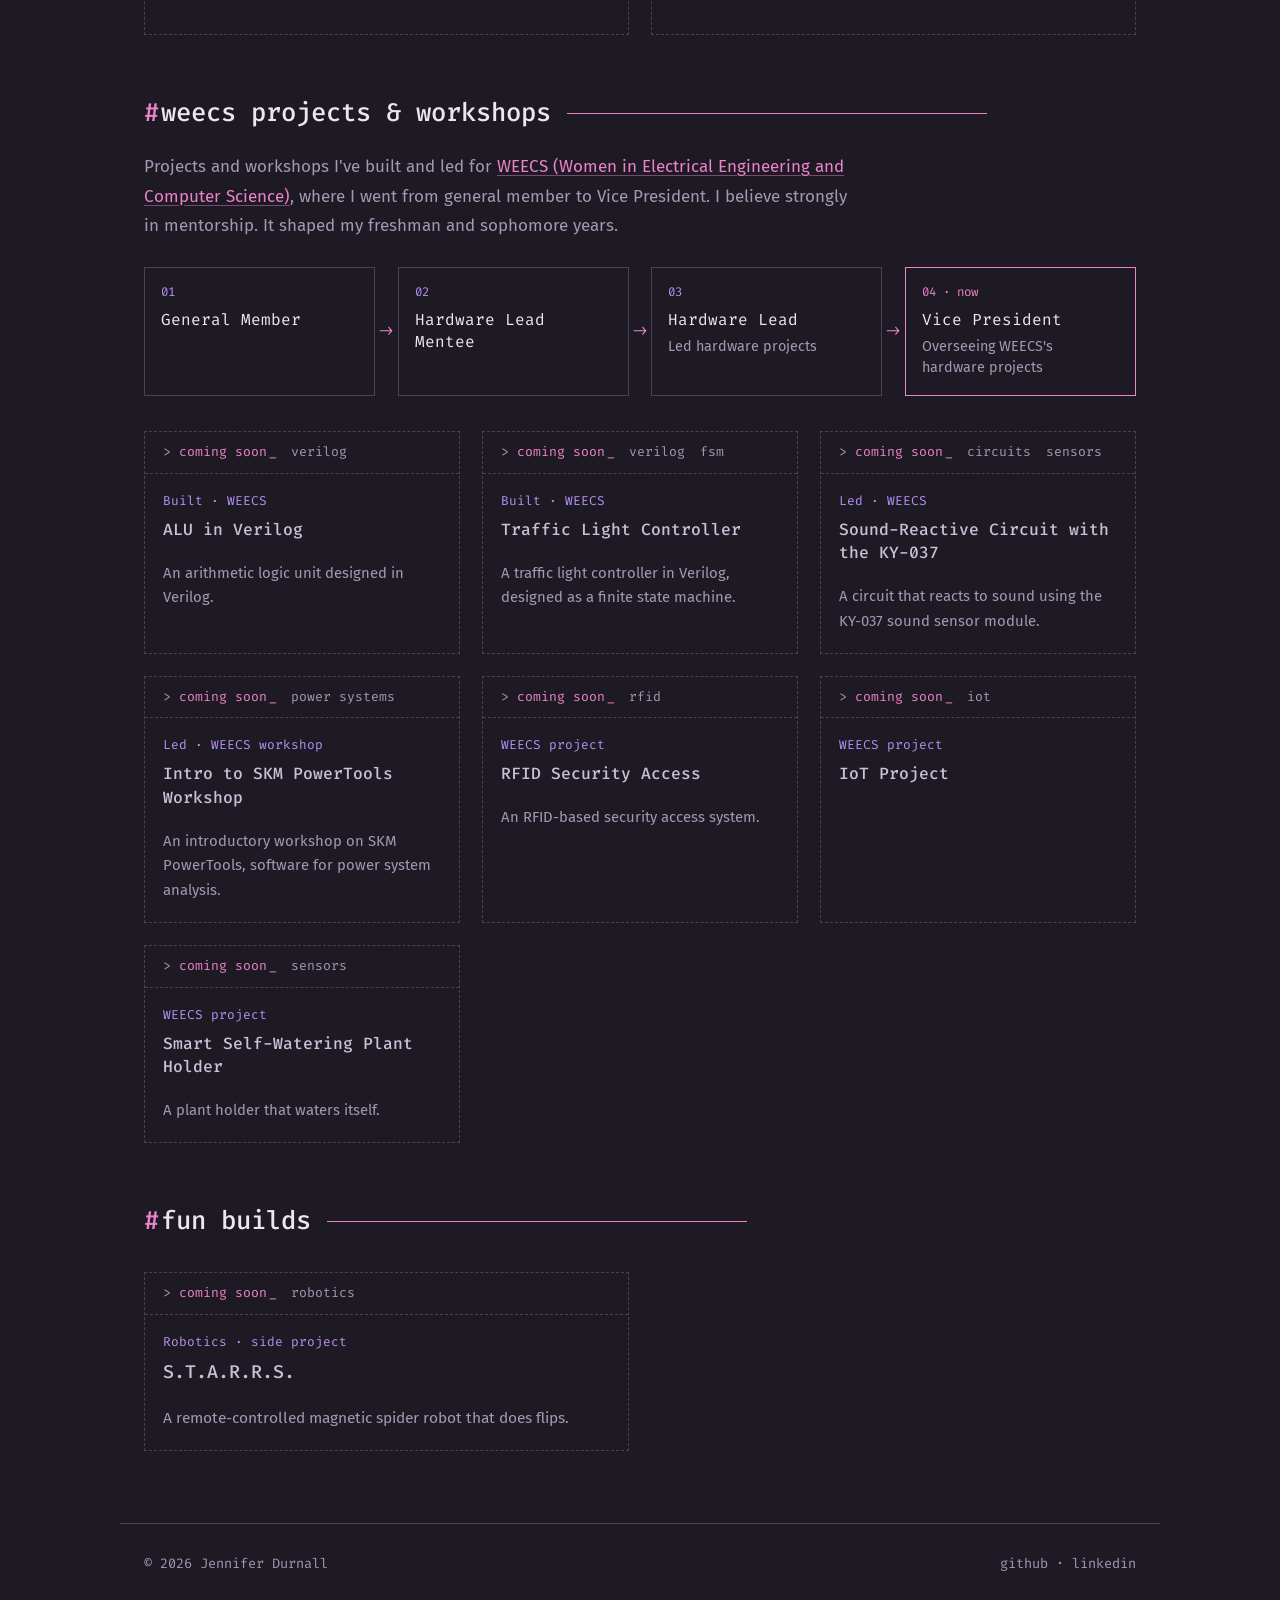
==== commit 680ccdc8: "Homepage: tighten WEECS intro Co-Authored-By: Claude Opus 5.5 <noreply@anthropic.com> Claude-Session" ====
--- a/index.html
+++ b/index.html
@@ -115,7 +115,7 @@
     </ul>
 
     <h2 class="section-title" id="clubs">weecs projects &amp; workshops</h2>
-    <p class="section-intro">Hands-on hardware projects and workshops I've built and led for <a href="https://women.eecs.ucf.edu/">WEECS (Women in Electrical Engineering and Computer Science)</a>. I started as a general member and worked my way up to Vice President, including time as a mentee myself. I believe strongly in mentorship, and the mentorship I got through WEECS was important for my development during my freshman and sophomore years.</p>
+    <p class="section-intro">Projects and workshops I've built and led for <a href="https://women.eecs.ucf.edu/">WEECS (Women in Electrical Engineering and Computer Science)</a>, where I went from general member to Vice President. I believe strongly in mentorship. It shaped my freshman and sophomore years.</p>
     <ol class="path">
       <li><span class="step">01</span><span class="role-name">General Member</span></li>
       <li><span class="step">02</span><span class="role-name">Hardware Lead Mentee</span></li>
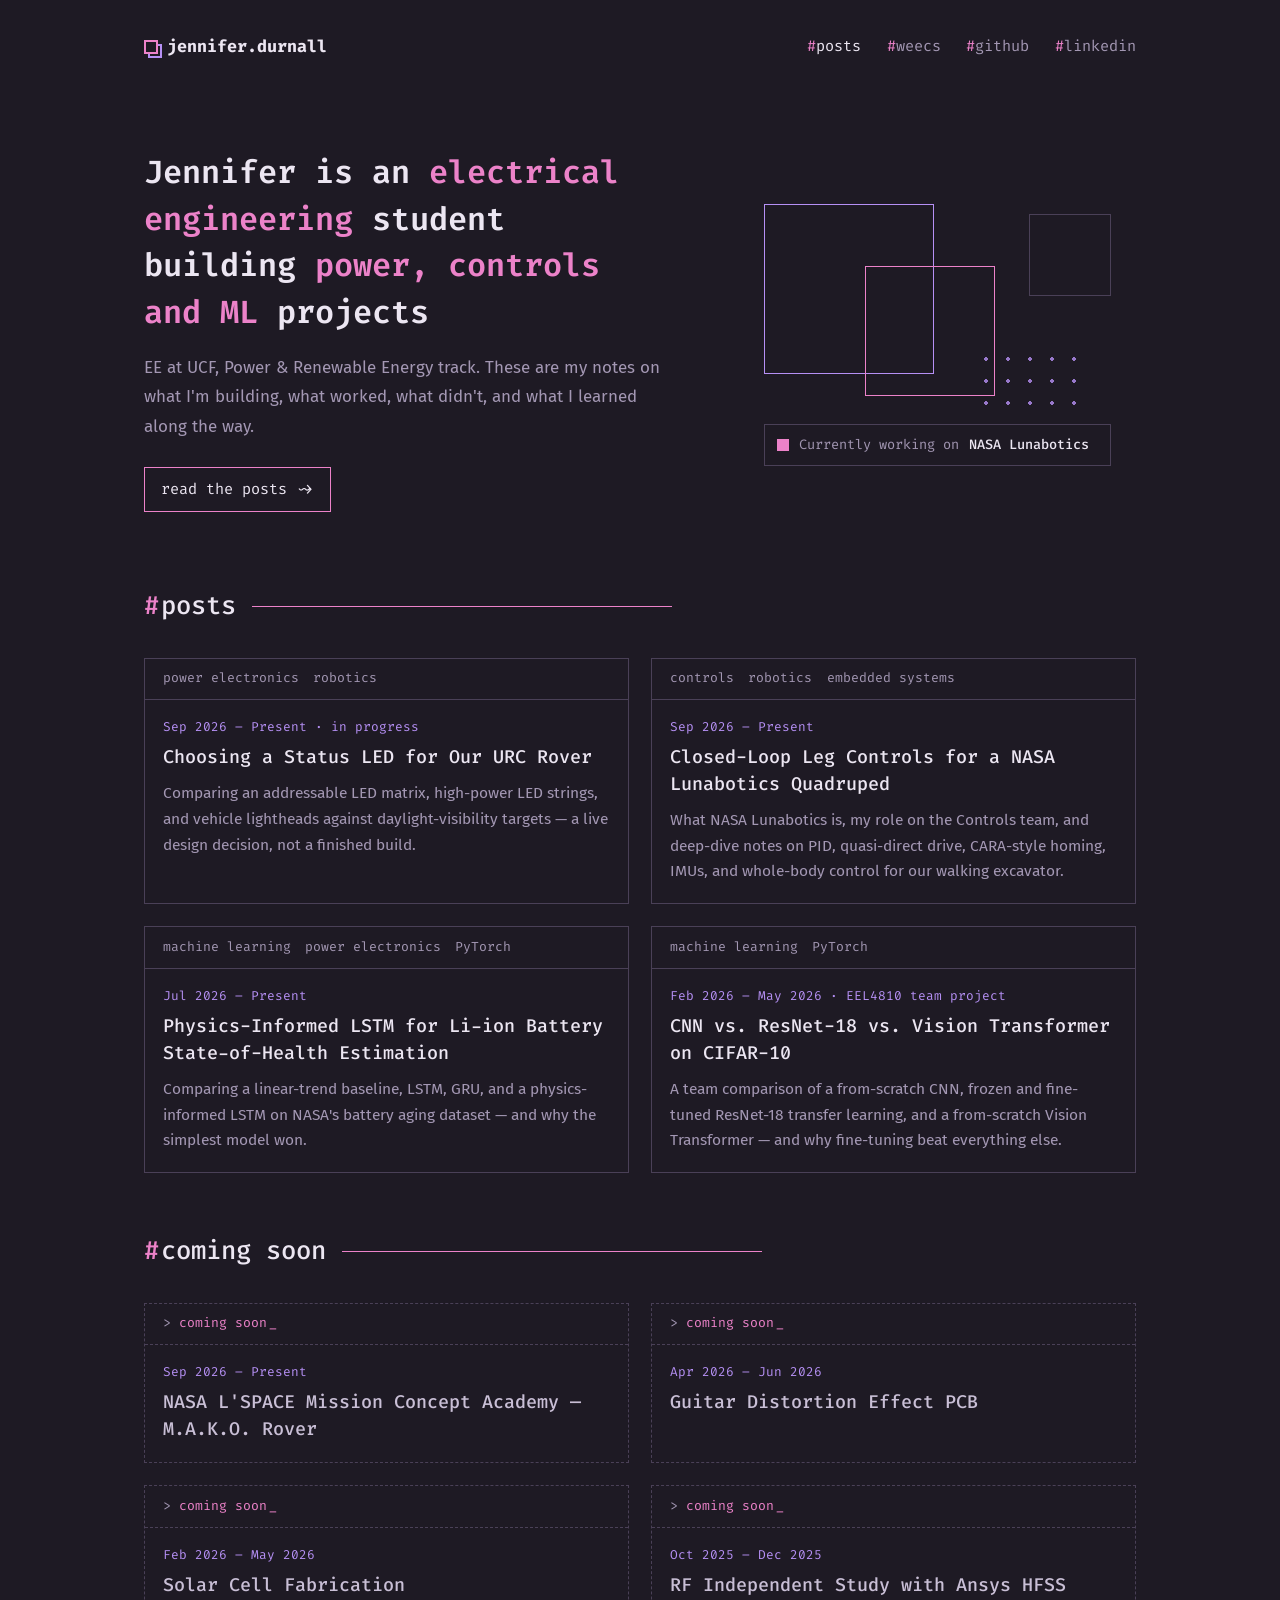
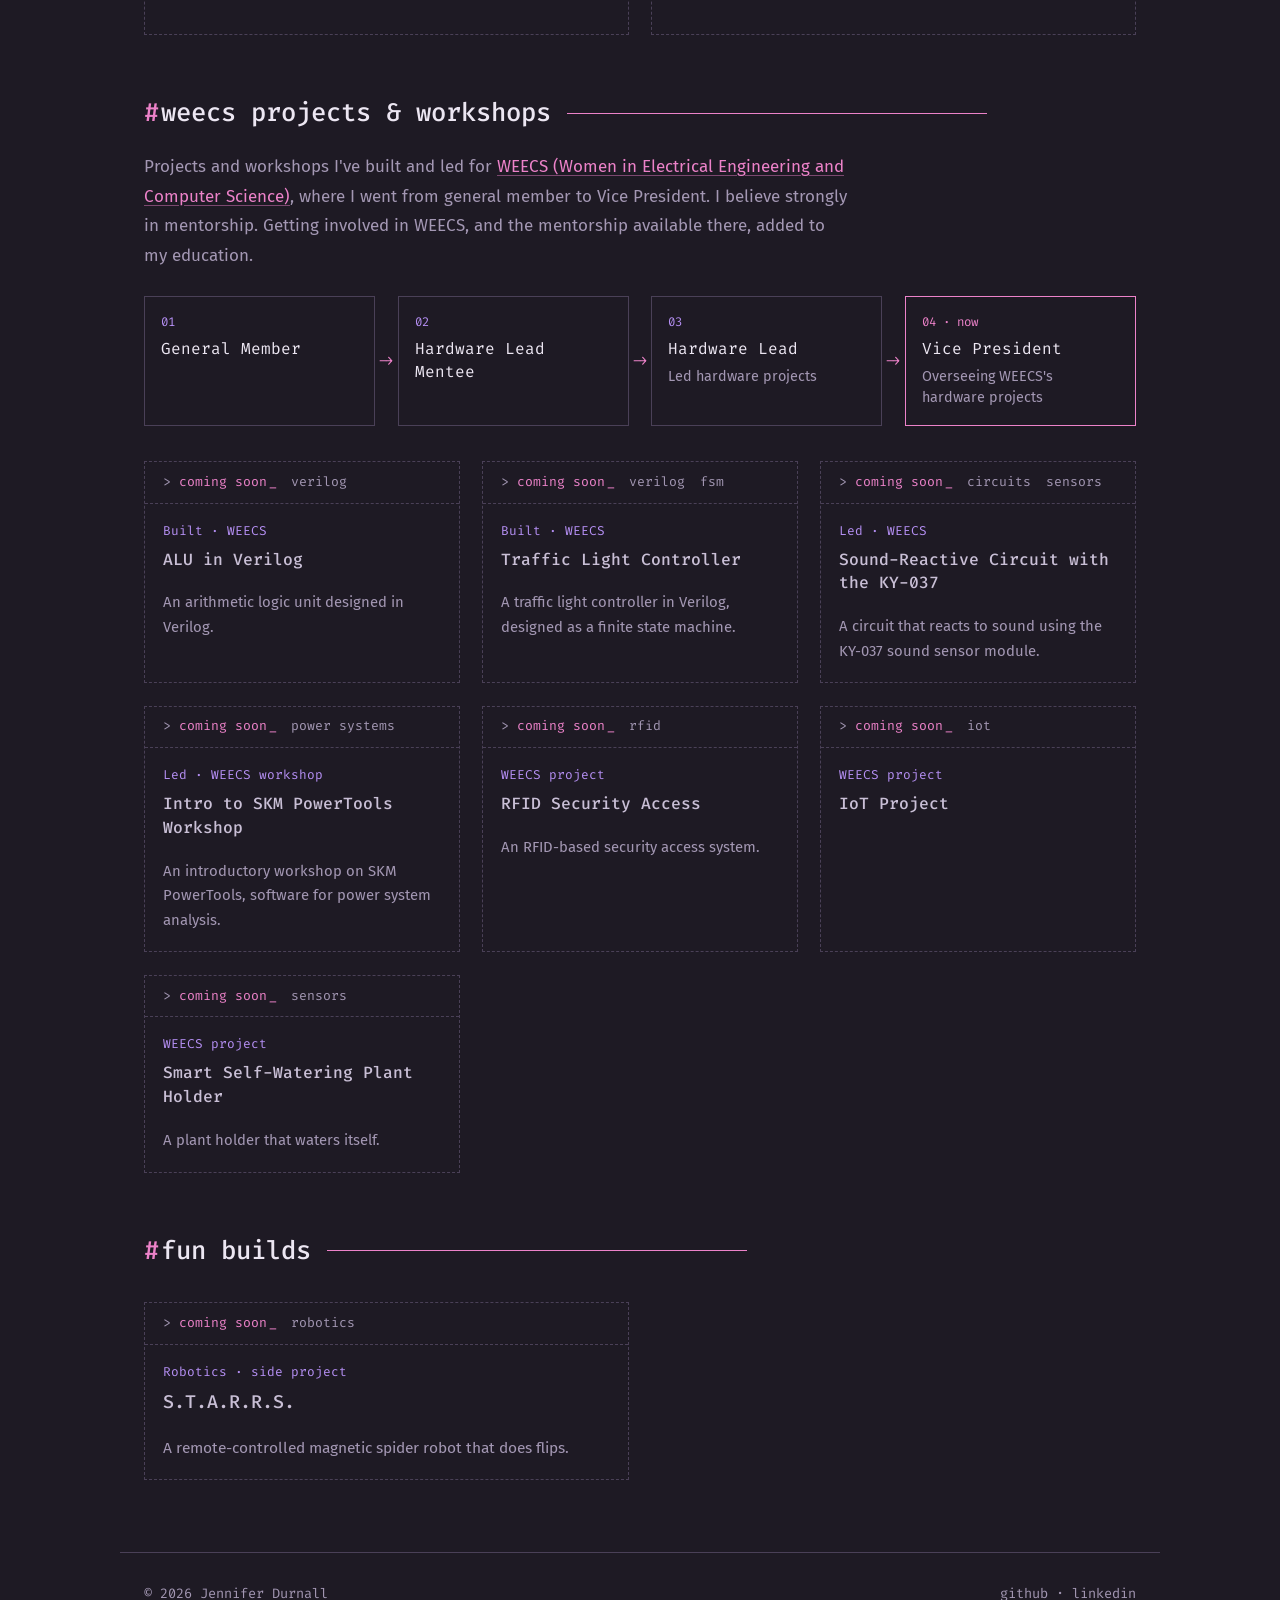
==== commit e05cff89: "Homepage: reword WEECS mentorship line Co-Authored-By: Claude Opus 5.5 <noreply@anthropic.com> Claud" ====
--- a/index.html
+++ b/index.html
@@ -115,7 +115,7 @@
     </ul>
 
     <h2 class="section-title" id="clubs">weecs projects &amp; workshops</h2>
-    <p class="section-intro">Projects and workshops I've built and led for <a href="https://women.eecs.ucf.edu/">WEECS (Women in Electrical Engineering and Computer Science)</a>, where I went from general member to Vice President. I believe strongly in mentorship. It shaped my freshman and sophomore years.</p>
+    <p class="section-intro">Projects and workshops I've built and led for <a href="https://women.eecs.ucf.edu/">WEECS (Women in Electrical Engineering and Computer Science)</a>, where I went from general member to Vice President. I believe strongly in mentorship. Getting involved in WEECS, and the mentorship available there, added to my education.</p>
     <ol class="path">
       <li><span class="step">01</span><span class="role-name">General Member</span></li>
       <li><span class="step">02</span><span class="role-name">Hardware Lead Mentee</span></li>
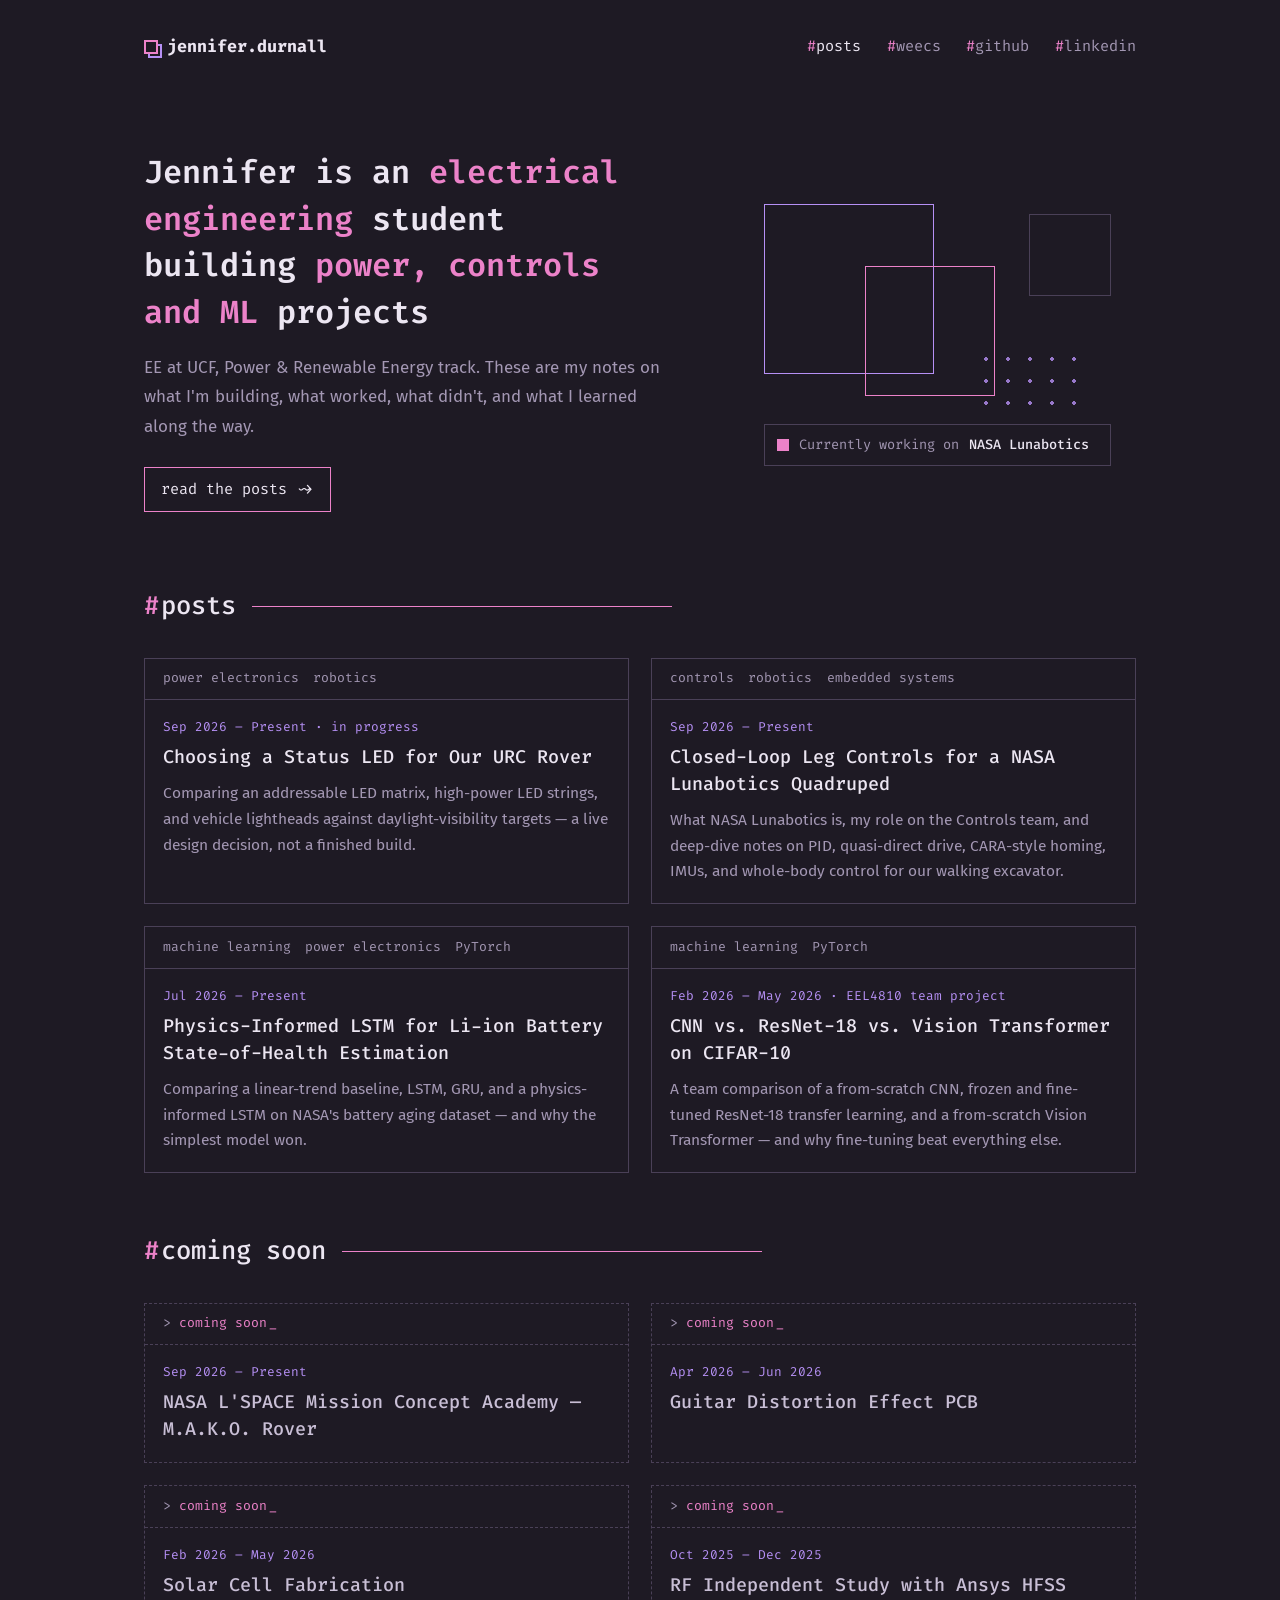
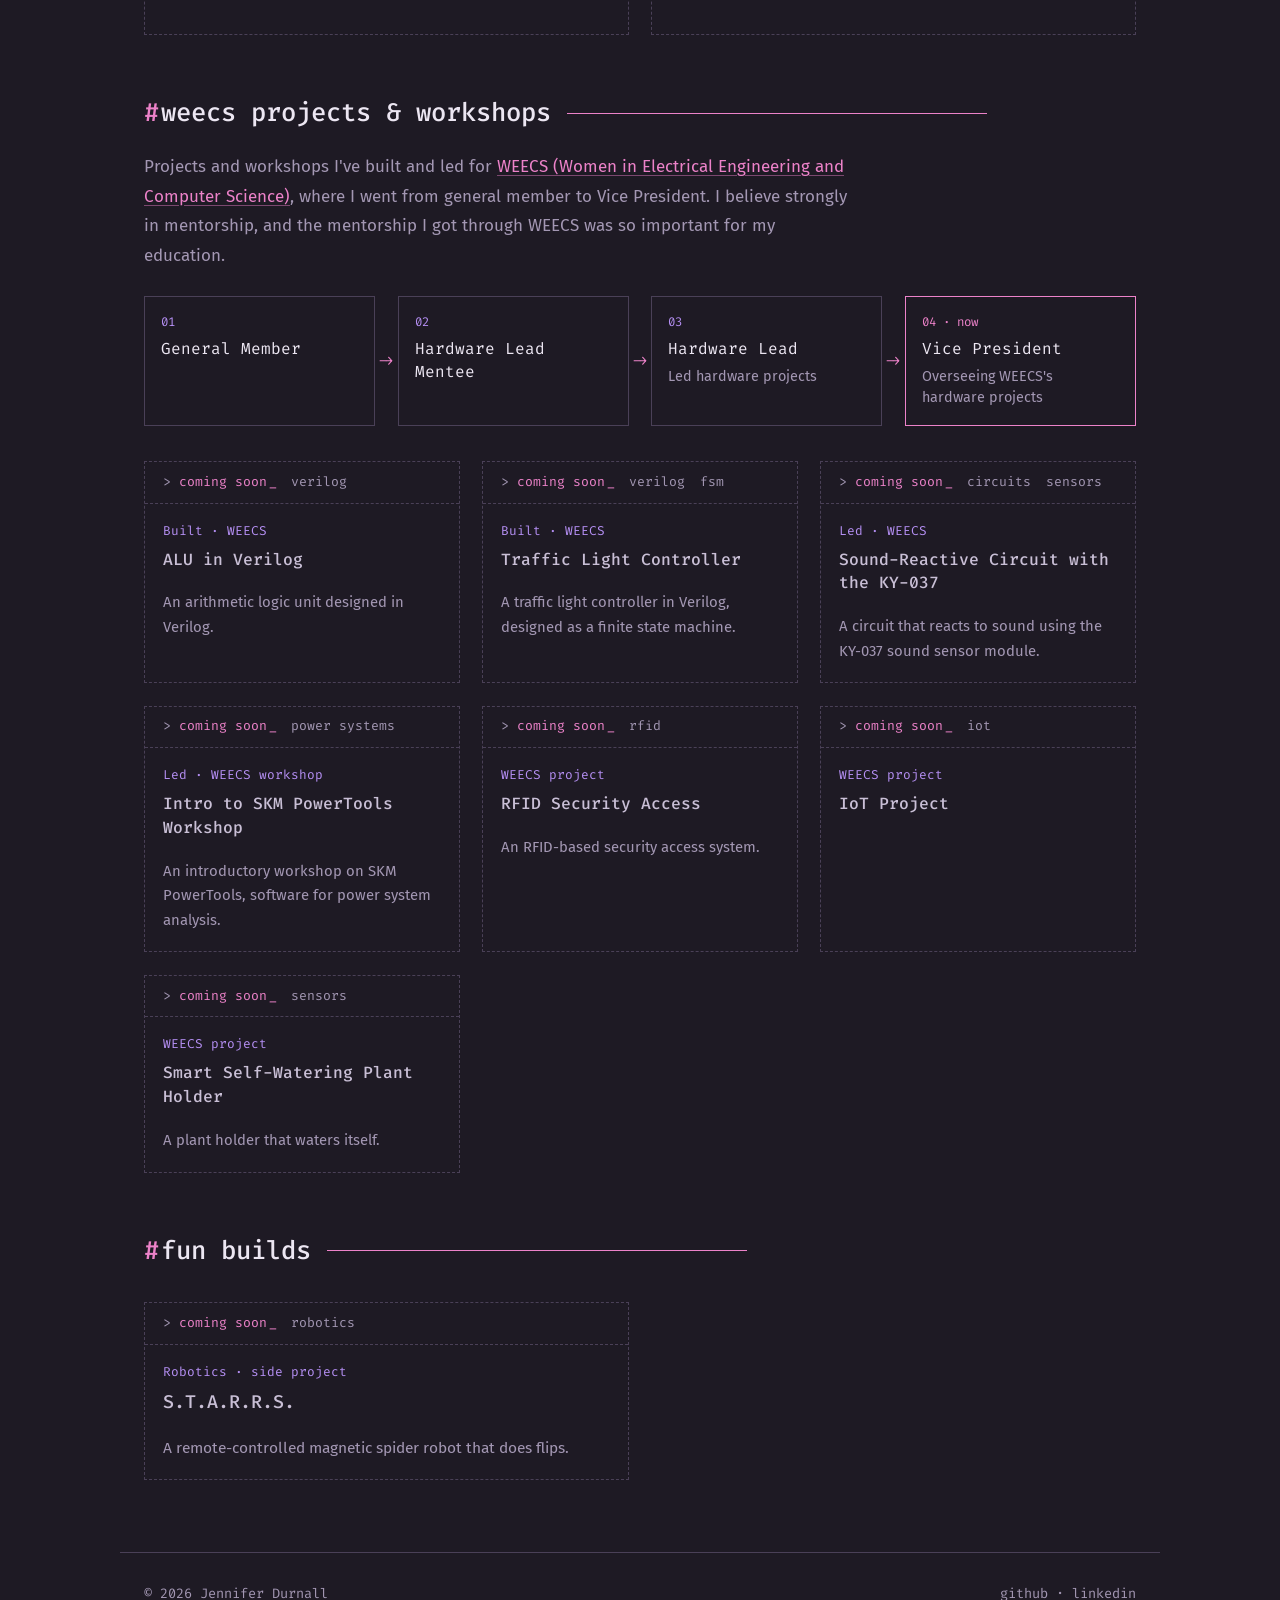
==== commit e8be39dd: "Homepage: final WEECS mentorship wording Co-Authored-By: Claude Opus 5.5 <noreply@anthropic.com> Cla" ====
--- a/index.html
+++ b/index.html
@@ -115,7 +115,7 @@
     </ul>
 
     <h2 class="section-title" id="clubs">weecs projects &amp; workshops</h2>
-    <p class="section-intro">Projects and workshops I've built and led for <a href="https://women.eecs.ucf.edu/">WEECS (Women in Electrical Engineering and Computer Science)</a>, where I went from general member to Vice President. I believe strongly in mentorship. Getting involved in WEECS, and the mentorship available there, added to my education.</p>
+    <p class="section-intro">Projects and workshops I've built and led for <a href="https://women.eecs.ucf.edu/">WEECS (Women in Electrical Engineering and Computer Science)</a>, where I went from general member to Vice President. I believe strongly in mentorship, and the mentorship I got through WEECS was so important for my education.</p>
     <ol class="path">
       <li><span class="step">01</span><span class="role-name">General Member</span></li>
       <li><span class="step">02</span><span class="role-name">Hardware Lead Mentee</span></li>
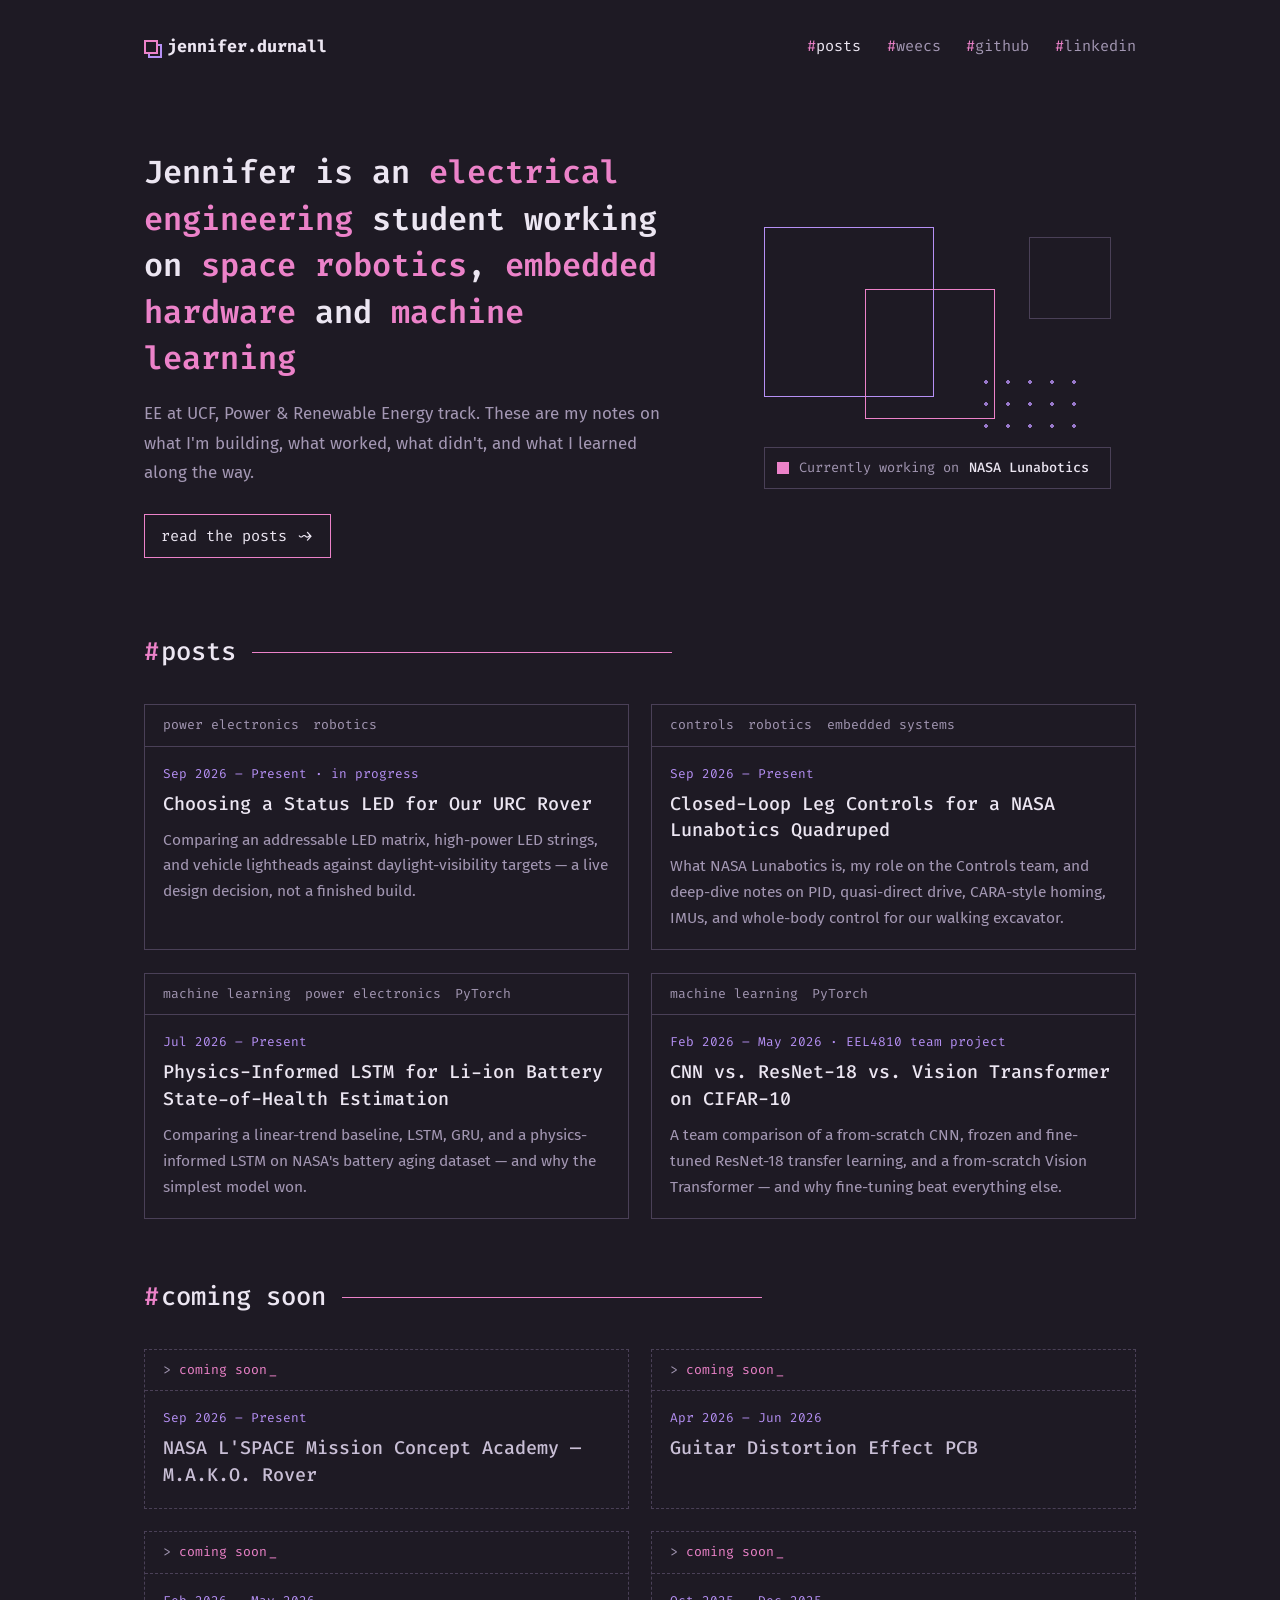
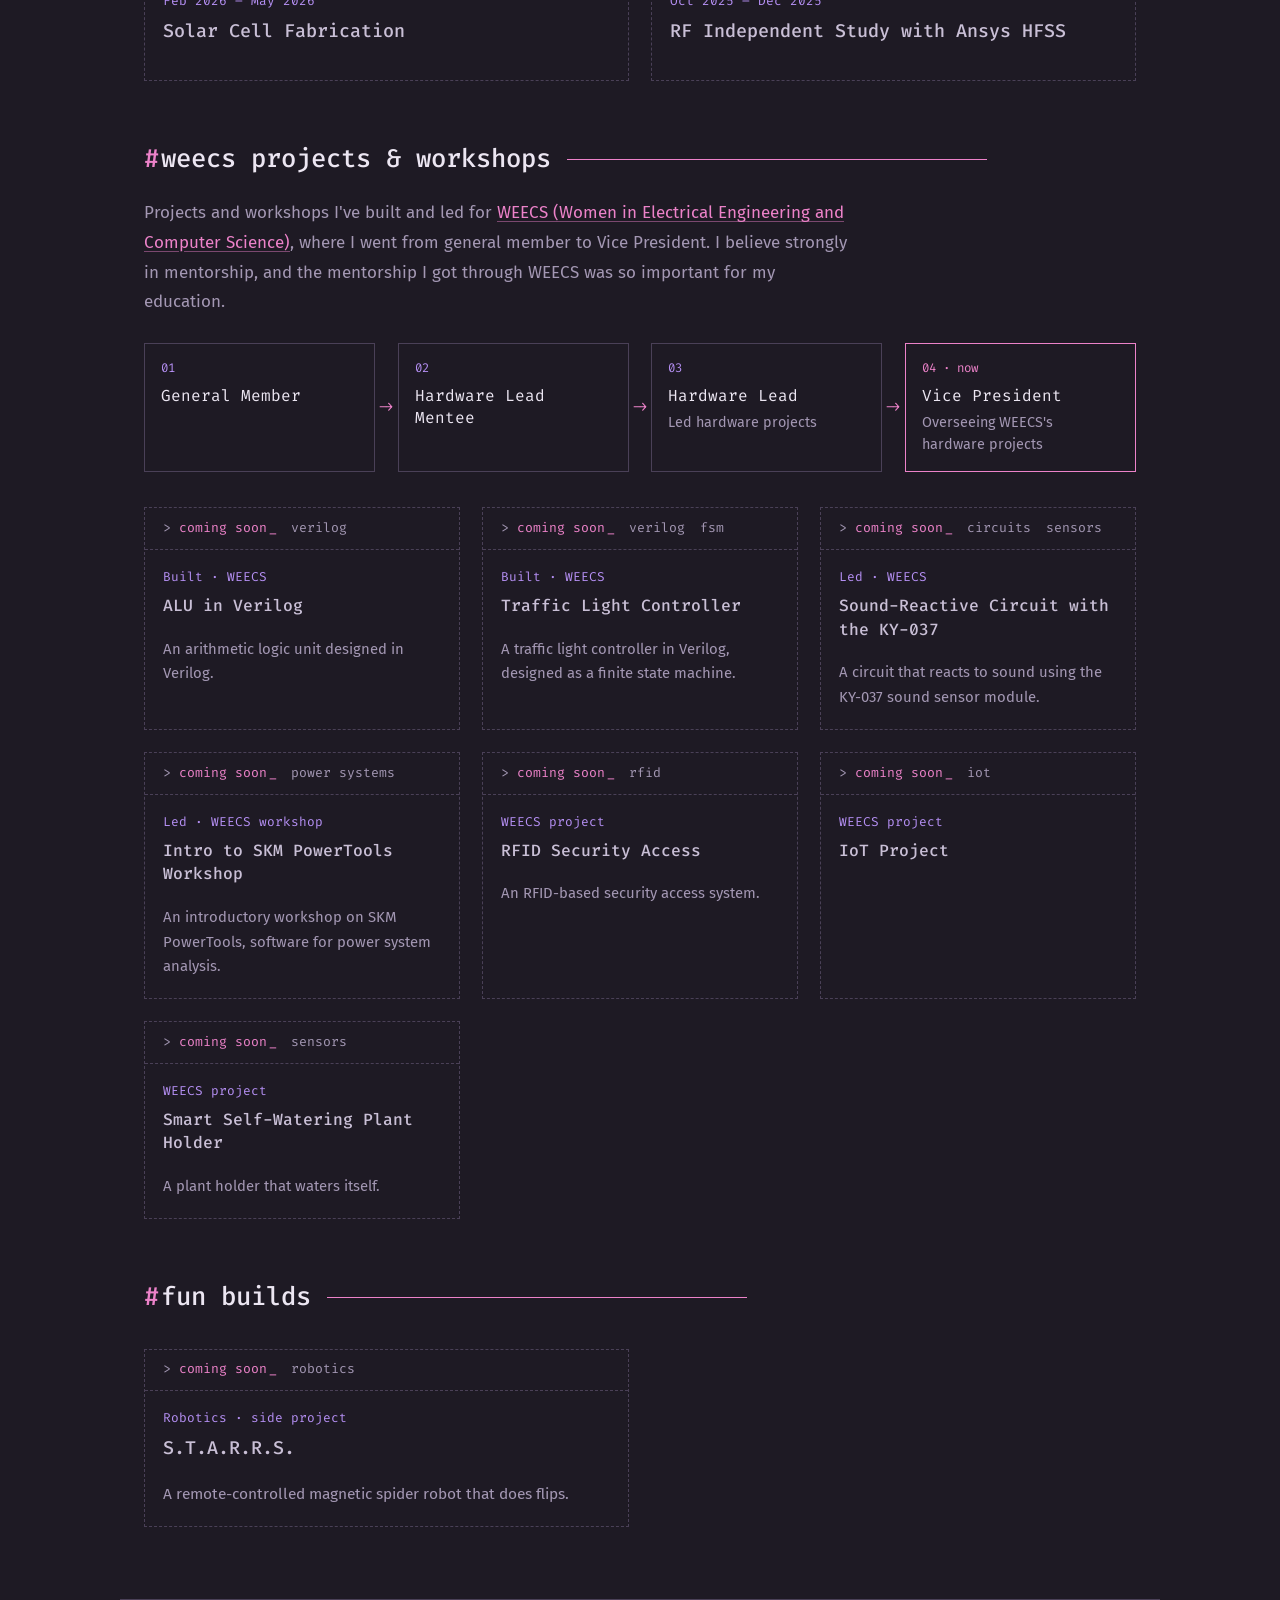
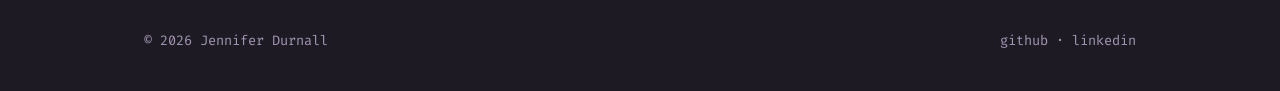
==== commit 96813852: "Homepage: more accurate headline Co-Authored-By: Claude Opus 5.5 <noreply@anthropic.com> Claude-Sess" ====
--- a/index.html
+++ b/index.html
@@ -25,7 +25,7 @@
   <main>
     <section class="hero">
       <div>
-        <h1>Jennifer is an <em>electrical engineering</em> student building <em>power, controls and ML</em> projects</h1>
+        <h1>Jennifer is an <em>electrical engineering</em> student working on <em>space robotics</em>, <em>embedded hardware</em> and <em>machine learning</em></h1>
         <p>EE at UCF, Power &amp; Renewable Energy track. These are my notes on what I'm building, what worked, what didn't, and what I learned along the way.</p>
         <a class="btn" href="#posts">read the posts ~&gt;</a>
       </div>
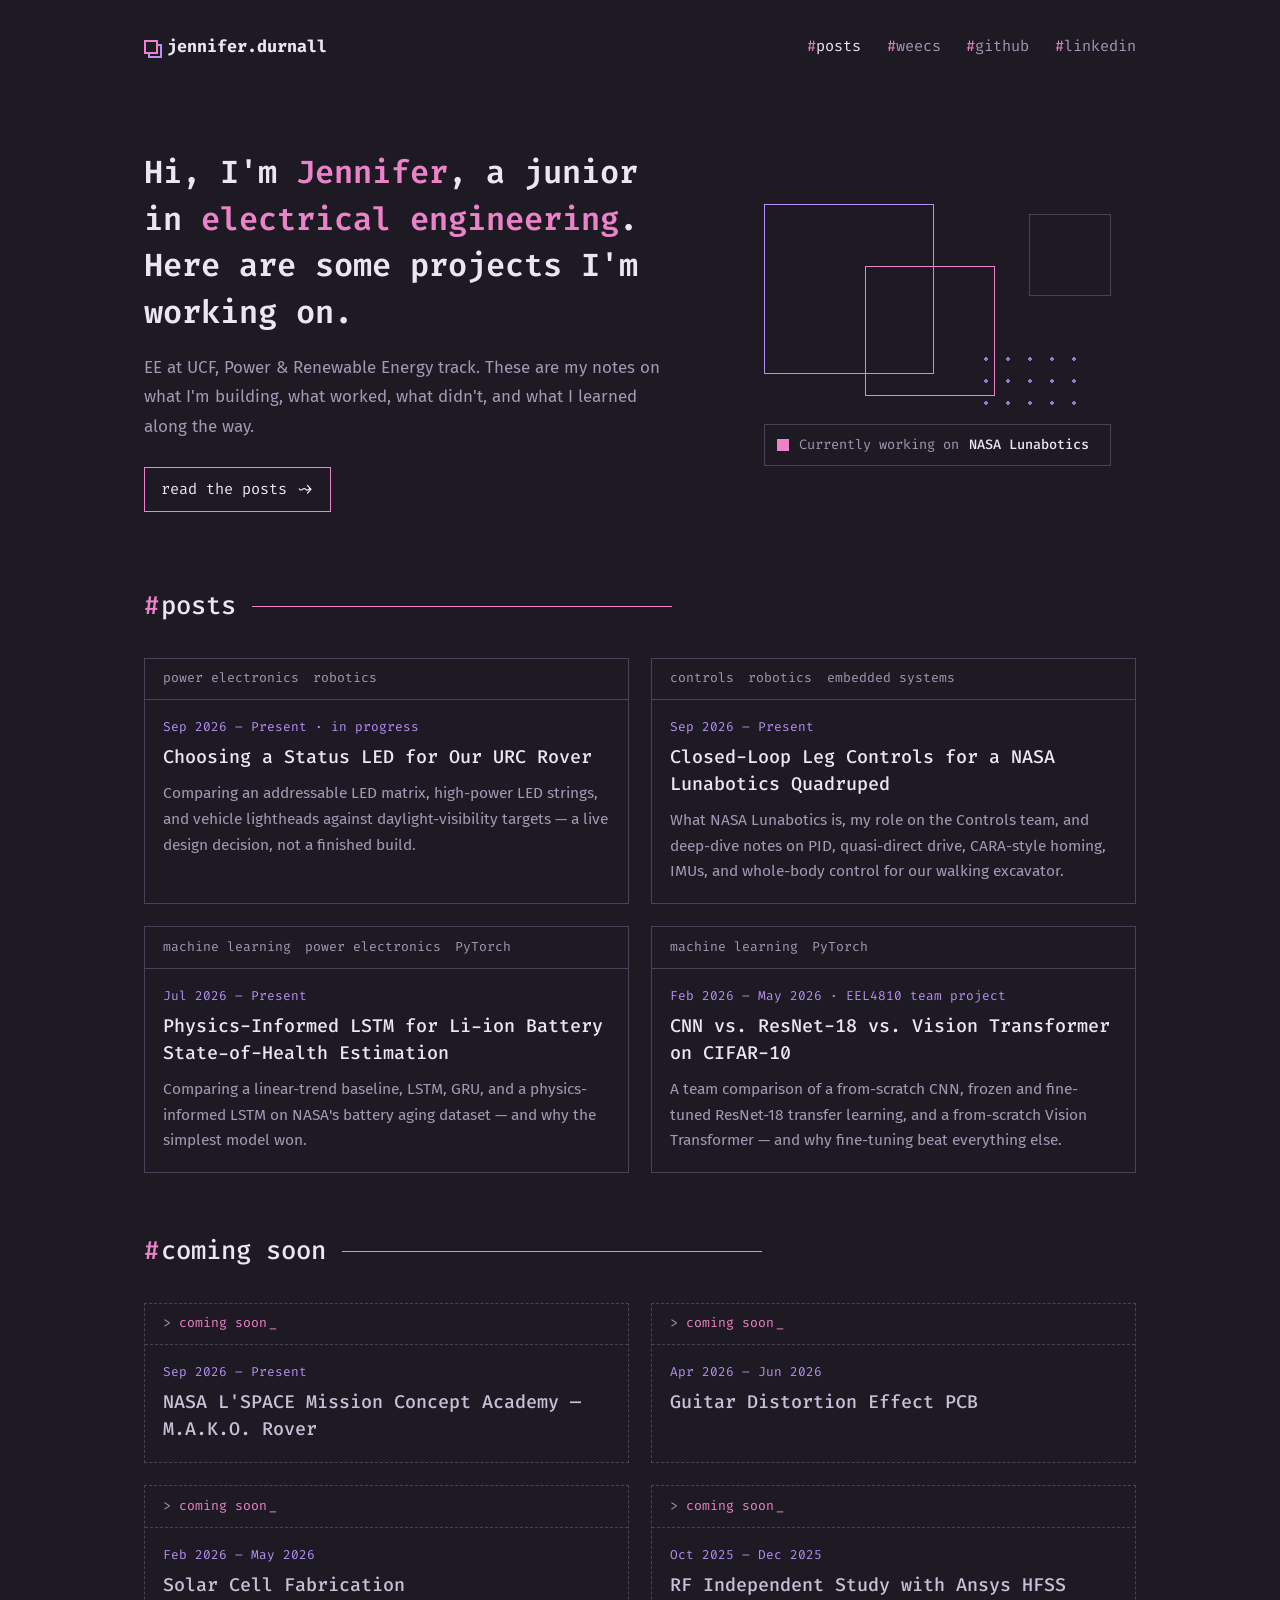
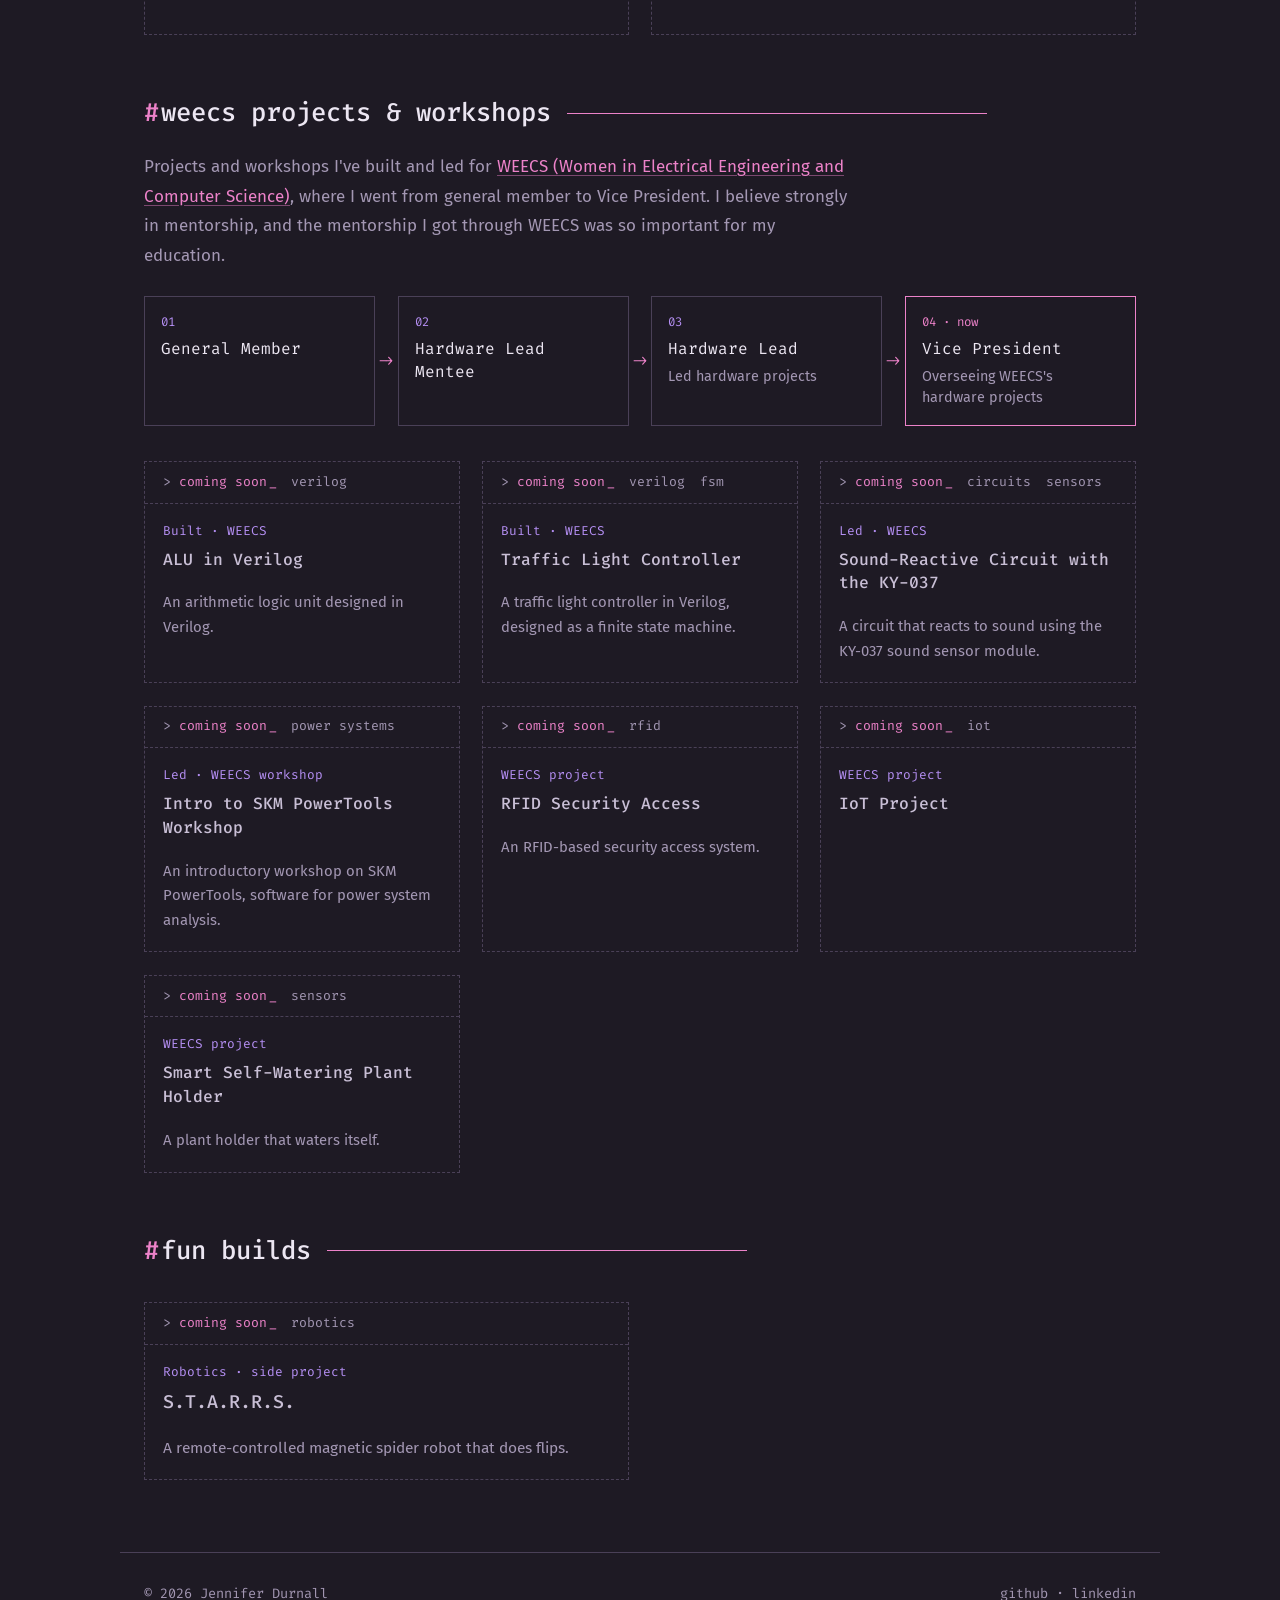
==== commit 6efa8462: "Homepage: simpler, friendlier headline Co-Authored-By: Claude Opus 5.5 <noreply@anthropic.com> Claud" ====
--- a/index.html
+++ b/index.html
@@ -25,7 +25,7 @@
   <main>
     <section class="hero">
       <div>
-        <h1>Jennifer is an <em>electrical engineering</em> student working on <em>space robotics</em>, <em>embedded hardware</em> and <em>machine learning</em></h1>
+        <h1>Hi, I'm <em>Jennifer</em>, a junior in <em>electrical engineering</em>. Here are some projects I'm working on.</h1>
         <p>EE at UCF, Power &amp; Renewable Energy track. These are my notes on what I'm building, what worked, what didn't, and what I learned along the way.</p>
         <a class="btn" href="#posts">read the posts ~&gt;</a>
       </div>
